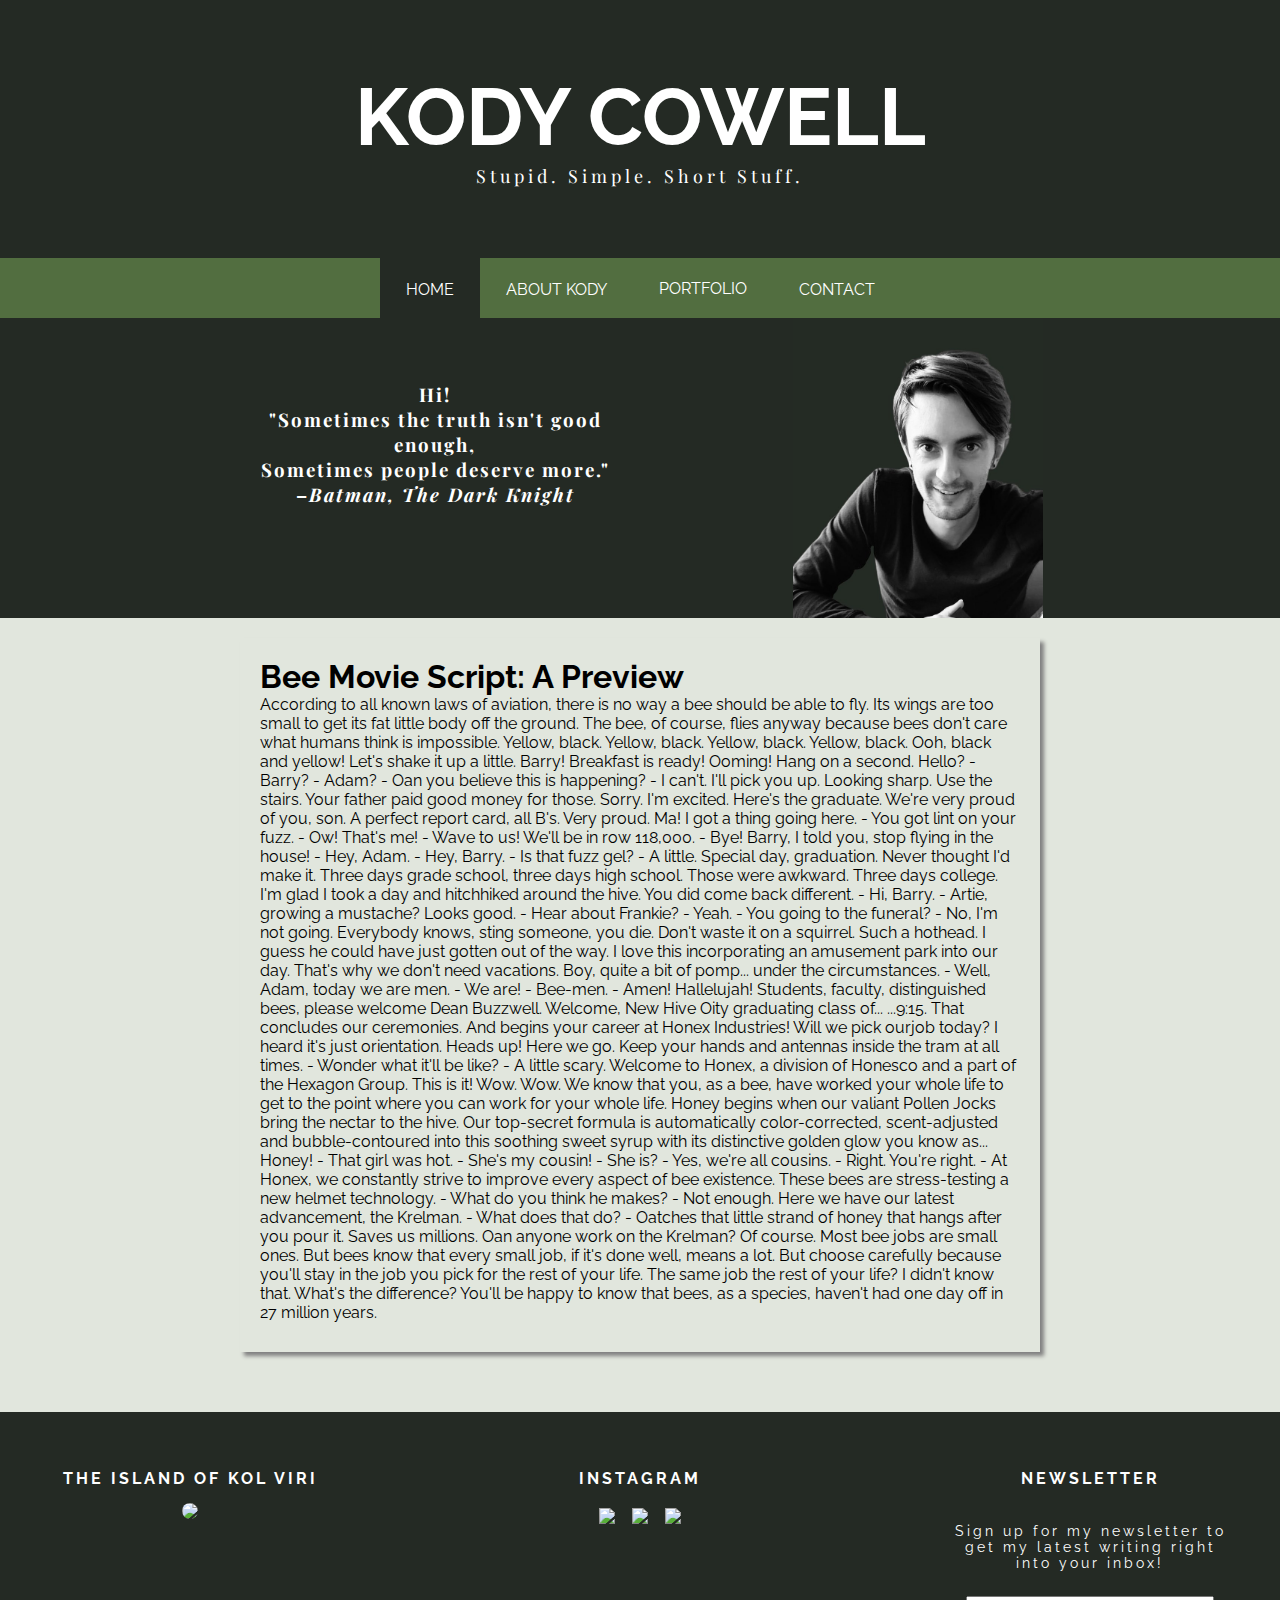
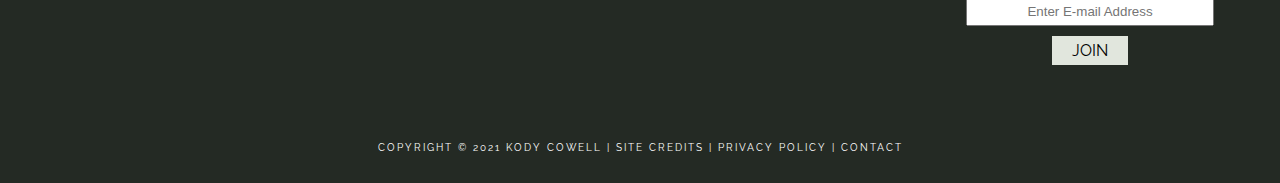
==== index.html @ 834abf30 "//" ====
<!DOCTYPE html>
<html lang="en">
<head>
	<title>Kody Cowell</title>
	<meta charset="utf-8">
	<meta name="viewport" content="width=device-width, initial-scale=1.0">
	<link rel="icon" href="img/k-icon.JPG" >
	<link rel="stylesheet" href="https://cdnjs.cloudflare.com/ajax/libs/font-awesome/4.7.0/css/font-awesome.min.css">
	<link rel="preconnect" href="https://fonts.gstatic.com">
<link href="https://fonts.googleapis.com/css2?family=New+Tegomin&display=swap" rel="stylesheet">
<link href="https://fonts.googleapis.com/css2?family=Playfair+Display&display=swap" rel="stylesheet">
<link href="https://fonts.googleapis.com/css2?family=Raleway&display=swap" rel="stylesheet">
	<link rel="stylesheet" type="text/css" href="layout/kody.css">
</head>
<body>

	<!-- Header Element -->
<div>
	<header class="header">
		<h1><a href="index.html">KODY COWELL</a></h1>
			<p>Stupid. Simple. Short Stuff.</p>
	</header>
</div>
	<!--- ----------------------------------------------- -->
<div class="navbar" id="navbar">
	<div class="navigation">
  <a href="index.html" class="active">Home</a>
  <a href="about-kody.html">about kody</a>
	<div class="dropdown">
	    <a href="portfolio.html" id="dropbtn" class="dropbtn">portfolio</a>
	      
	    </button>
	    <div class="dropdown-content">
	      <a href="portfolio-microfiction.html">Microfiction</a>
	      <a href="portfolio-short-stories.html">Short Stories</a>
	      <a href="portfolio-published-work.html">Published Work</a>
    	</div>
  	</div> 
  <a href="contact.html" >Contact</a>
</div>
</div>

	<!-- Main Element -->
<main>

<div class="home-bar">
	<div class="home-bar-text">
		<h3>Hi!<br>"Sometimes the truth isn't good enough,<br> Sometimes people deserve more."<br>
–<em>Batman, The Dark Knight</em>

 </h3>
	</div>
	<div class="home-bar-img">
		<img src="img/kody-mono.jpg" id="kody-mono">
	</div>
</div>
	<!--Sidebar -->

	<!--------- Content ------------>
<div class="content">
	<div class="article" >
		<h1>Bee Movie Script: A Preview</h1>
		<p>
			According to all known laws of aviation, there is no way a bee should be able to fly. Its wings are too small to get its fat little body off the ground. The bee, of course, flies anyway because bees don't care what humans think is impossible. Yellow, black. Yellow, black. Yellow, black. Yellow, black. Ooh, black and yellow! Let's shake it up a little. Barry! Breakfast is ready! Ooming! Hang on a second. Hello? - Barry? - Adam? - Oan you believe this is happening? - I can't. I'll pick you up. Looking sharp. Use the stairs. Your father paid good money for those. Sorry. I'm excited. Here's the graduate. We're very proud of you, son. A perfect report card, all B's. Very proud. Ma! I got a thing going here. - You got lint on your fuzz. - Ow! That's me! - Wave to us! We'll be in row 118,000. - Bye! Barry, I told you, stop flying in the house! - Hey, Adam. - Hey, Barry. - Is that fuzz gel? - A little. Special day, graduation. Never thought I'd make it. Three days grade school, three days high school. Those were awkward. Three days college. I'm glad I took a day and hitchhiked around the hive. You did come back different. - Hi, Barry. - Artie, growing a mustache? Looks good. - Hear about Frankie? - Yeah. - You going to the funeral? - No, I'm not going. Everybody knows, sting someone, you die. Don't waste it on a squirrel. Such a hothead. I guess he could have just gotten out of the way. I love this incorporating an amusement park into our day. That's why we don't need vacations. Boy, quite a bit of pomp... under the circumstances. - Well, Adam, today we are men. - We are! - Bee-men. - Amen! Hallelujah! Students, faculty, distinguished bees, please welcome Dean Buzzwell. Welcome, New Hive Oity graduating class of... ...9:15. That concludes our ceremonies. And begins your career at Honex Industries! Will we pick ourjob today? I heard it's just orientation. Heads up! Here we go. Keep your hands and antennas inside the tram at all times. - Wonder what it'll be like? - A little scary. Welcome to Honex, a division of Honesco and a part of the Hexagon Group. This is it! Wow. Wow. We know that you, as a bee, have worked your whole life to get to the point where you can work for your whole life. Honey begins when our valiant Pollen Jocks bring the nectar to the hive. Our top-secret formula is automatically color-corrected, scent-adjusted and bubble-contoured into this soothing sweet syrup with its distinctive golden glow you know as... Honey! - That girl was hot. - She's my cousin! - She is? - Yes, we're all cousins. - Right. You're right. - At Honex, we constantly strive to improve every aspect of bee existence. These bees are stress-testing a new helmet technology. - What do you think he makes? - Not enough. Here we have our latest advancement, the Krelman. - What does that do? - Oatches that little strand of honey that hangs after you pour it. Saves us millions. Oan anyone work on the Krelman? Of course. Most bee jobs are small ones. But bees know that every small job, if it's done well, means a lot. But choose carefully because you'll stay in the job you pick for the rest of your life. The same job the rest of your life? I didn't know that. What's the difference? You'll be happy to know that bees, as a species, haven't had one day off in 27 million years.
		</p>
	</div>
</div>

<input type="image" src="img/back-to-top.png" width="45" height="45" alt="back-to-top" id="back-to-top" class="back-to-top" onclick="topFunction()" />  


<div class="footer-widgets">
		<div class="wrap">
			<div class="footer-widget-1">
				<h4 class="widget-title">THE ISLAND OF KOL VIRI</h4>
				<p>
					<a href="https://thesixtribes.blogspot.com" target="blank"><img id="widget-icon" src="img/six-tribes.jpeg" ></a>
				</p>
			</div>

			<div class="footer-widget-2">
				<h4 class="widget-title">INSTAGRAM</h4>
				<div class="widget-images">
					<div class="insta-pic">
						<a href="https://www.instagram.com/p/CLuhFMjBJE3/?igshid=bbefb8ykg4li" target="blank"><img id="picture" src="https://scontent-amt2-1.cdninstagram.com/v/t51.2885-15/e35/s1080x1080/153089223_249399296788393_7107474968008332931_n.jpg?tp=1&amp;_nc_ht=scontent-amt2-1.cdninstagram.com&amp;_nc_cat=101&amp;_nc_ohc=bFneDNuPi3oAX9F1mN2&amp;edm=AABBvjUAAAAA&amp;ccb=7-4&amp;oh=70a73e93604d042daadd72fa2ccfb1d2&amp;oe=609DCF3E&amp;_nc_sid=83d603"></a>
					</div>
					<div class="insta-pic">
						<a href="https://www.instagram.com/p/CLZz4OmhOHC/" target="blank"><img id="picture" src="https://scontent-amt2-1.cdninstagram.com/v/t51.2885-15/e35/150633962_1832348787146833_5923864472317503566_n.jpg?tp=1&amp;_nc_ht=scontent-amt2-1.cdninstagram.com&amp;_nc_cat=101&amp;_nc_ohc=h8-UCfn9qmAAX-2yaI8&amp;edm=AABBvjUAAAAA&amp;ccb=7-4&amp;oh=6f2d29874e207fae768e8b93309d9865&amp;oe=609D9595&amp;_nc_sid=83d603">
							
						</a>
						
					</div>
					<div class="insta-pic">
						<a href="https://www.instagram.com/p/CJt40v_hmbW/" target="blank"><img id="picture" src="https://scontent-ams4-1.cdninstagram.com/v/t51.2885-15/e35/s1080x1080/136140134_867064200760243_3962149371081290311_n.jpg?tp=1&amp;_nc_ht=scontent-ams4-1.cdninstagram.com&amp;_nc_cat=107&amp;_nc_ohc=y1EXqqMMeFcAX-wBBD9&amp;edm=AP_V10EAAAAA&amp;ccb=7-4&amp;oh=d2094b92c1c3aa81f8616e200d456402&amp;oe=609B01E0&amp;_nc_sid=4f375e" ></a>
					</div>
				</div>
			</div>
			
			<div class="footer-widget-3">
				<h4 class="widget-title">NEWSLETTER</h4>
				<div class="newsletter">
					<p>Sign up for my newsletter to get my latest writing right into your inbox!</p>
					<form action="https://formsubmit.co/6f7d9b978b827042ce663ae27e607d79" method="POST"/>
						<input type="email" name="mail" placeholder="Enter E-mail Address" required>
						<input type="submit" value="join" name="subscribe">
						<input type="hidden" name="_captcha" value="false">
						<input type="hidden" name="_next" value="https://ninnua.github.io/kody-cowell/joined.html">
					</form>
				</div>
				
			</div>
		</div>
	</div>
</main>

	<!-- Footer Element -->
<footer>
	<div class="footer-text">
		<p>copyright &#169; 2021 
			<a href="index.html">kody cowell</a> |
			<a href="#">site credits</a> |
			<a href="#">privacy policy</a> |
			<a href="contact.html">contact</a>
		</p>
	</div>
</footer>


<script type="text/javascript" src="layout/kody.js"></script>
</body>
</html>
---- layout/kody.css ----
* {
  margin: 0;
  padding: 0;
  box-sizing: border-box;
}

html {
	background-color: #e1e6dd;
  scroll-behavior: smooth;
}

body {
  margin: 0;
  font-family: 'Raleway', Arial, Helvetica, sans-serif;
  
}

 
h1, h2, {
  font-family: 'Raleway', sans-serif;
  text-transform: uppercase; ;
  letter-spacing: 3px;
  margin: 0 auto 5px auto;

}

h3 {
  font-family: 'Playfair Display', serif;
  letter-spacing: 2px;
}

h5 {
  font-family: 'Playfair Display', serif;
  color: #333;
  margin: 0 auto 20px auto;
  letter-spacing: 2px;
  font-size: 16px;
}
/* ##################################### HEADER ########################### */
.header {
  padding: 70px;
  width: 100%;
  text-align: center;
  background: #242a24;
  color: white;
  position: relative;
  z-index: 20;
  overflow: hidden;

}

.header h1 {
  font-size: 80px;
  font-family: 'Raleway', sans-serif;
  margin: 0 auto;
  text-transform: uppercase;
  text-align: center;
 }

header a {
  color: white;
  text-decoration: none;
}

header p {
  font-family: 'Playfair Display', serif;
  letter-spacing: 4px;
  margin: 0 auto;
  text-align: center;
  font-size: 18px;
}

/* ##################################### NAV BAR ########################### */
.navbar{
  width: 100%;
  background-color: #526e40;
  max-height: 60px;
  height: auto;
  text-align: center;
  margin: 0 auto;
  
}

.navigation {
  overflow: hidden;
  display: inline-block;
  background-color: #526e40;
  max-height: 60px;
} 

.navbar a, .navbar p {
  float: left;
  font-size: 16px;
  color: white;
  padding: 22px 26px;
  text-decoration: none;
  text-transform: uppercase;

}

.navbar p{
  cursor: default;
}
.active {
  background-color: #242a24;
}
.sticky {
  position: fixed;
  top: 0;
 }


/* ##################################DROPDOWN#########################*/
/* Dropdown Button */


.dropdown {
  float: left;
  overflow: hidden;
}


.dropdown .dropbtn {
  font-size: 16px;  
  border: none;
  outline: none;
  color: white;
  padding: 20.5px 26px;
  background-color: inherit;
  font-family: inherit;
  margin: 0;
}

.navbar a:hover, .dropdown:hover .dropbtn {
  background-color: #e1e6dd;
  color: black;
}

.dropdown-content {
  display: none;
  position: absolute;
  background-color: #526e40;
  margin: 60px auto;
  min-width: 160px;
  box-shadow: 0px 8px 16px 0px rgba(0,0,0,0.2);
  z-index: 1;
}

.dropdown-content a {
  float: none;
  color: white;
  padding: 18px 25px;
  text-decoration: none;
  display: block;
  text-align: left;
}

.dropdown-content a:hover {
  background-color: #e1e6dd;
color: black;
}

.dropdown:hover .dropdown-content {
  display: block;
}

 @media screen and (max-width: 850px) {
.navbar a{
  font-size: 14px;
  padding: 22px 10px;
  width: 25%;

}
.dropdown {
  width: 25%;
}
#dropbtn{
  width: 100%;
}
.dropdown-content{
  width: 25%;
}

.dropdown-content a{
  width: 100%;
}
.navbar a:hover{
  background-color: #526e40;
}
.navbar a:hover, .dropdown:hover .dropbtn {
  background-color: #e1e6dd;
  }
.navigation {
  width: 95%;
  margin: 0 auto;
}
.dropdown .dropbtn{
  padding: 22px 10px;
  font-size: 14px;
}
}


/* ################################### HOME BAR ##################################### */
.home-bar {
  background-color: #242a24;
  display: block;
  width: 100%;
  height: 300px;
  overflow: hidden;
  box-sizing: content-box !important;
  padding: 20px auto;
  text-align: right;
}
.home-bar-text {
  display: inline-block;
  float: left;
  width: 50%;
  text-align: center;
  color: white;
  padding-top: 5%;
  padding-left: 18%;
}

.home-bar-text h2{
  font-family: 'Playfair Display', serif;
  text-transform: none;
}

.home-bar-img {
  width: 50%;
  height: auto;
  display: inline-block;
  padding-right: 18.5%;
  
}
#kody-mono {
  width: 100%;
  max-width:250px;

}

/* ##################################### MAIN ELEMENTS ########################### */

.article {
  background-color: #e1e6dd;
  max-width: 800px;
  width: 100%;
  margin: 20px auto 60px auto;
  padding: 20px;
  opacity: 60;
  box-shadow:  4px 4px 4px gray;
  overflow: hidden;
}

.article-form {
   background-color: #e1e6dd;
  max-width: 800px;
  margin: 50px auto;
  padding: 20px;
  opacity: 60;
   overflow: hidden;
}

.article-form p {
  font-family: 'Playfair Display', serif;
  font-size: 16px;
  letter-spacing: 2px;
  margin: 20px auto;
}

.article-form p a{
  text-decoration: none;
  color: black;
}

.article-form p a:hover{
  color: #526e40;
  font-weight: bold;
}

.intro {
  background-color: #e1e6dd;
  max-width: 800px;
  width: 100%;
  margin: 50px auto 20px auto;
  padding: 20px;
  opacity: 60;
  font-family: 'Raleway', sans-serif;
  
}

.intro p {
  font-family: 'Playfair Display', serif;
  letter-spacing: 2px;
  padding-bottom: 10px;
}

.intro p a{
  text-decoration: none;
  color: black;
}

.intro p a:hover{
  color: #526e40;
  font-weight: bold;
}

.articletitle {
  font-family: 'Raleway', sans-serif;
  margin:;
}
.article h5{
  font-family: 'Playfair Display', serif;
  font-size: 16px;
  letter-spacing: 2px;
  

}

.article h5 a{
  font-family: 'Playfair Display', serif;
  font-size: 16px;
  letter-spacing: 2px;
  text-decoration: none;
  color: #333;
}

.article p {
  font-family: 'Raleway', sans-serif;
  font-size: 16px;
  padding-bottom: 10px;
}

.article p a{
  text-decoration: none;
  color: #526e40;
}

.article h5 a:hover{
 font-weight: lighter;
 color: #526e40;
 
}
.article p a:hover{
 font-weight: bolder;
 color: #526e40;
 }

#about-text {
  display: block;
  width: 50%;
  float: right;
  padding: 30px 20px;
  font-size: 14px;
}



#about-img {
  display: block;
  height: auto;
  max-width: 380px;
  width: 100%;
  float: left;
  padding-top: 20px;
}


.about-content{
  background-color: #e1e6dd;
  max-width: 800px;
  width: 100%;
  overflow: hidden;
}
@media screen and (max-width: 850px) {
  #about-text{
    float: center;
    margin: 0 auto;
    width: 100%
    
  }
  #about-img{
    float: left;
    margin-left: 25%;
    margin-right: auto;
    width: 50%;
    text-align: center;
  }
  .about-content{
    margin: 0 auto;
    text-align: center;
  }
}

/*########################### CONTACT FORM ###################################*/
.contact-form{
text-align: center;
font-family: 'Raleway', sans-serif;
font-size: 16px;
margin-top: 40px;
}

.contact-form input {
  padding: 10px;
  width: 80%;
  margin: 5px auto;
  display: block;
  font-family: 'Raleway', sans-serif;
  font-size: 16px;
}
.contact-form textarea {
  padding: 10px;
  width: 80%;
  margin: 10px auto;
  font-family: 'Raleway', sans-serif;
  font-size: 16px;

}
.contact-form input[type=submit]{
  background-color: #526e40;
  color: white;
  border: none;
  padding: 10px 20px;
  margin: 5px auto;
 text-transform: uppercase;
  font-family: 'Raleway', serif;
  font-size: 16px;
}

.contact-form input[type=submit]:hover{
  cursor: pointer;
}
/* ##################################### FOOTER WIDGETS ########################### */
.footer-widgets {
  display: block;
  box-sizing: border-box;
  background-color: #242a24;
  color: white;
  clear: both;
  padding: 40px 0px 0px;
  height: 300px;
  max-width: 100%;
  margin:0 auto;
  text-align: center;
  letter-spacing: 3px;
}
.wrap {
  max-width: 1200px;
  margin: 0 auto;
  text-align: center;
  float: center;
}

.footer-widget-1{
  float: left;
  padding: 1% ;
  width: 25%;
  text-align: center;
}

.footer-widget-2{
  float: left;
  padding: 1%;
  width: 50%;
  text-align: center;
}

.footer-widget-3 {
  float: left;
  padding: 1%;
  width:  25%;
  text-align: center;
}

.widget-title {
  padding: 5px;
  margin-bottom: 10px;
  font-family: 'Raleway', sans-serif;
}

#widget-icon {
  height: auto;
  max-width: 160px;
  width: 100%;
  border-radius: 80px;

}

.insta-pic {
  display: inline-block;
 }

#picture {
  height: auto;
  max-width: 160px;
  width: 100%;
  display: block;
  padding: 5px;
}

.widget-images {
  float: center;
  display: block;
}

.newsletter p {
  font-family: 'Raleway', sans-serif;
  font-size: 14px;
  margin-bottom: 20px;
  margin-top: 20px;
  padding-top: 10px;
}

.newsletter input[type=email] {
margin: 5px;
height: 30px;
width: 90%;
text-align: center;
}

.newsletter input[type=submit] {
  background-color: #e1e6dd;
  color: black;
  border: none;
  padding: 5px 20px;
  margin: 5px;
  text-transform: uppercase;
  font-family: 'Raleway', serif;
  font-size: 16px;
}

.newsletter input[type=submit]:hover {
  cursor: pointer;
}

@media screen and (max-width: 850px) {
  .footer-widget-1{
    width: 100%;
  }
  .footer-widget-2{
    width: 100%;
  }
  .footer-widget-3{
    width: 100%;
  }
  .footer-widgets{
    height: 900px;
  }
  .widget-title {
    padding-top: 30px;
  }
}
/* ##################################### FOOTER ########################### */
footer {
  background-color: #242a24;
  padding: 30px;
  color: white;
  font-family: 'Raleway', sans-serif;
  position: relative;
  bottom: 0;
}

.footer-text {
  text-align: center;
  text-transform: uppercase;
  font-size: 10px;
  letter-spacing: 2px;
 }

 .footer-text a{
  text-decoration: none;
  color: white;
 }

.footer-text a:hover {
  color: #526e40;
}

/* ################################# FONTAWESOME ICON ########################### */
.fa {
  padding: 5px;
  font-size: 15px;
  text-align: center;
  text-decoration: none;
  color: white
}

/* Add a hover effect if you want */
.fa:hover {
  opacity: 0.7;
  color: #526e40;
}

/* Page content */



/* ####################### Back to top button ############################## */
#back-to-top {
  display: none; /* Hidden by default */
  position: fixed; /* Fixed/sticky position */
  bottom: 60px; /* Place the button at the bottom of the page */
  right: 60px; /* Place the button 30px from the right */
  z-index: 99; /* Make sure it does not overlap */
  border: none; /* Remove borders */
  outline: none; /* Remove outline */
  background-color: /* Set a background color */
  color: white; /* Text color */
  cursor: pointer; /* Add a mouse pointer on hover */
  padding:0; /* Some padding */
  border-radius: 10px; /* Rounded corners */
  font-size: 18px; /* Increase font size */
}

/* ############################## Close button #################################3 */
.thank-you {
  text-align: center;
  background-color: #e1e6dd;
  max-width: 800px;
  margin: 50px auto;
  padding: 20px;
  opacity: 60;
  box-shadow: 0px 0px 12px 8px rgba(0,0,0,0.28);
}

.close-button {
  box-sizing: border-box;
  height: 20px;
  background-color: green;
  width: 50px;
  margin: 20px auto;
  text-align: center;
}

.close {
  background-color: white;
  padding: 10px;
  border-radius: 10px;
}

.close-button a{
  text-decoration: none;
}

.close-button a:hover{
  cursor: pointer;
}
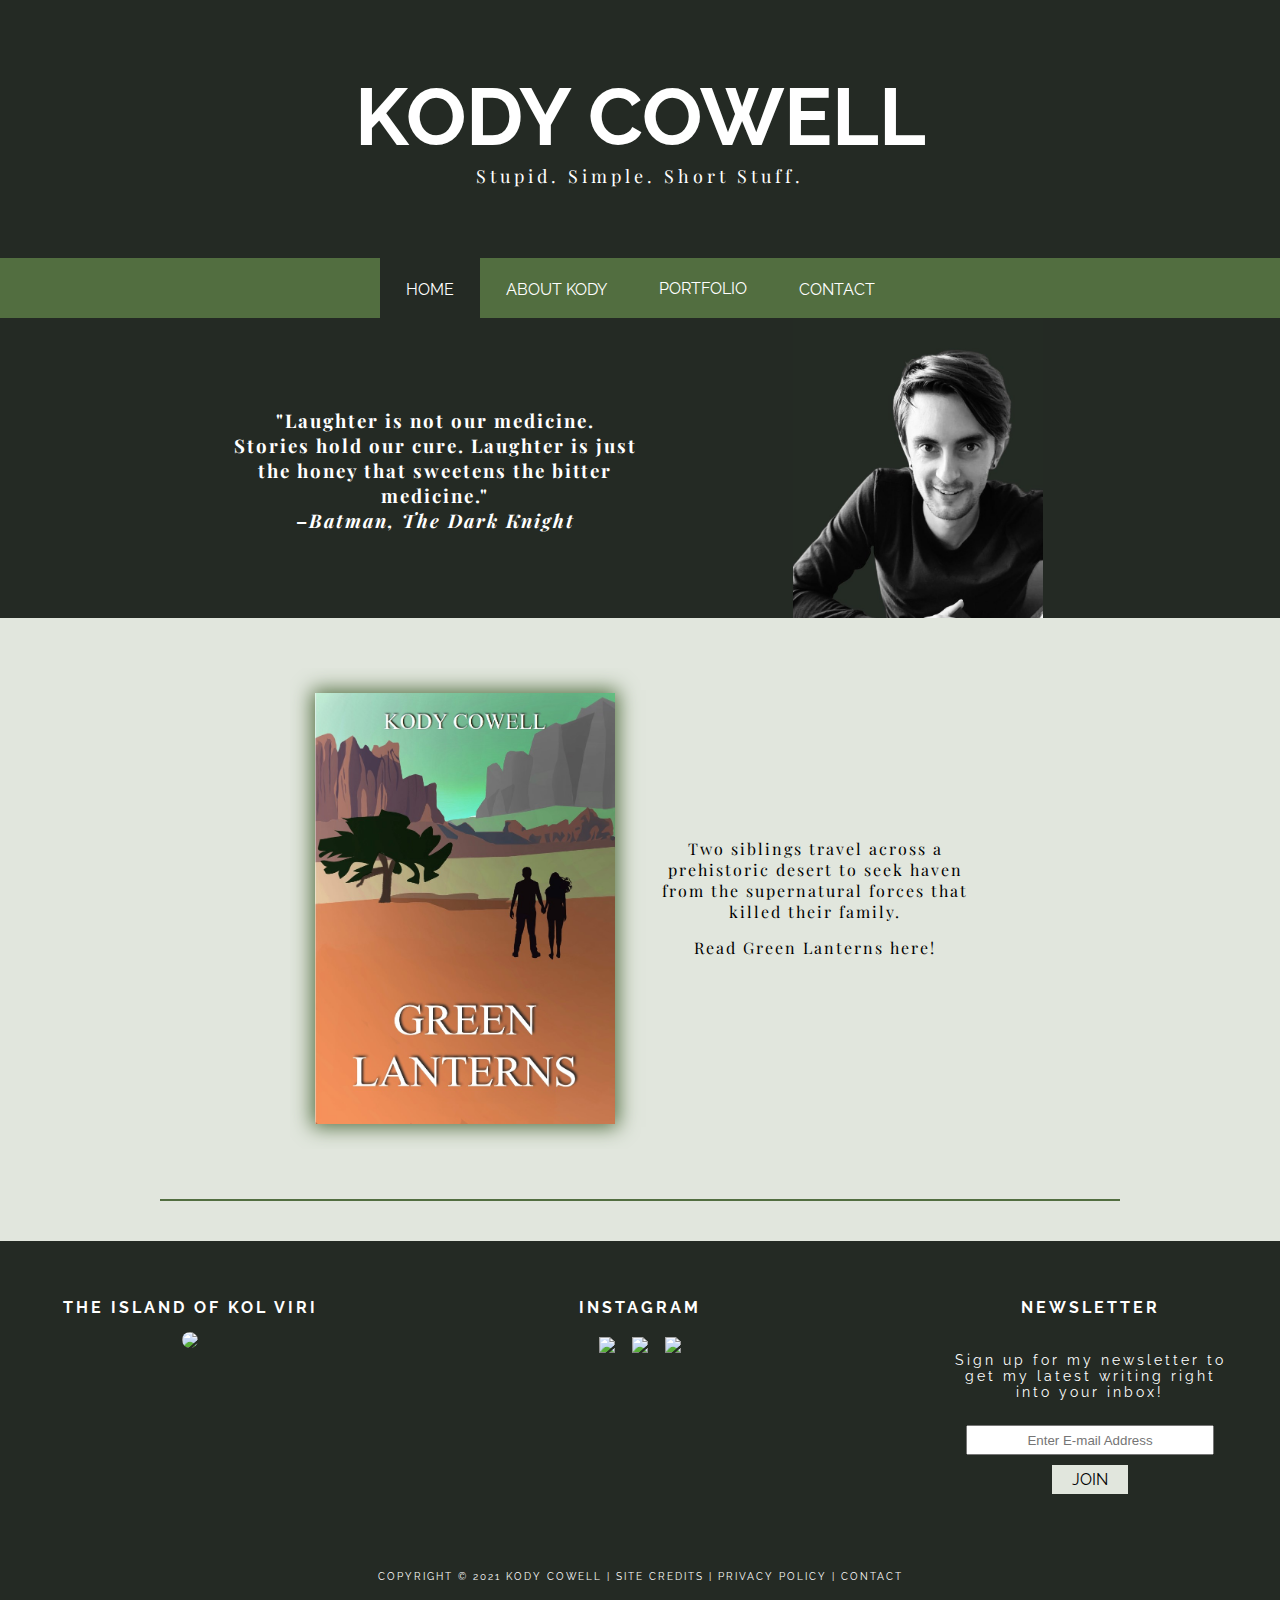
==== commit dd35d7fa: "--" ====
--- a/index.html
+++ b/index.html
@@ -25,7 +25,7 @@
 <div class="navbar" id="navbar">
 	<div class="navigation">
   <a href="index.html" class="active">Home</a>
-  <a href="about-kody.html">about kody</a>
+  <a href="about-kody.html" id="about-kody">about kody</a>
 	<div class="dropdown">
 	    <a href="portfolio.html" id="dropbtn" class="dropbtn">portfolio</a>
 	      
@@ -45,7 +45,7 @@
 
 <div class="home-bar">
 	<div class="home-bar-text">
-		<h3>Hi!<br>"Sometimes the truth isn't good enough,<br> Sometimes people deserve more."<br>
+		<h3>"Laughter is not our medicine.<br> Stories hold our cure. Laughter is just the honey that sweetens the bitter medicine."<br>
 –<em>Batman, The Dark Knight</em>
 
  </h3>
@@ -58,12 +58,14 @@
 
 	<!--------- Content ------------>
 <div class="content">
-	<div class="article" >
-		<h1>Bee Movie Script: A Preview</h1>
-		<p>
-			According to all known laws of aviation, there is no way a bee should be able to fly. Its wings are too small to get its fat little body off the ground. The bee, of course, flies anyway because bees don't care what humans think is impossible. Yellow, black. Yellow, black. Yellow, black. Yellow, black. Ooh, black and yellow! Let's shake it up a little. Barry! Breakfast is ready! Ooming! Hang on a second. Hello? - Barry? - Adam? - Oan you believe this is happening? - I can't. I'll pick you up. Looking sharp. Use the stairs. Your father paid good money for those. Sorry. I'm excited. Here's the graduate. We're very proud of you, son. A perfect report card, all B's. Very proud. Ma! I got a thing going here. - You got lint on your fuzz. - Ow! That's me! - Wave to us! We'll be in row 118,000. - Bye! Barry, I told you, stop flying in the house! - Hey, Adam. - Hey, Barry. - Is that fuzz gel? - A little. Special day, graduation. Never thought I'd make it. Three days grade school, three days high school. Those were awkward. Three days college. I'm glad I took a day and hitchhiked around the hive. You did come back different. - Hi, Barry. - Artie, growing a mustache? Looks good. - Hear about Frankie? - Yeah. - You going to the funeral? - No, I'm not going. Everybody knows, sting someone, you die. Don't waste it on a squirrel. Such a hothead. I guess he could have just gotten out of the way. I love this incorporating an amusement park into our day. That's why we don't need vacations. Boy, quite a bit of pomp... under the circumstances. - Well, Adam, today we are men. - We are! - Bee-men. - Amen! Hallelujah! Students, faculty, distinguished bees, please welcome Dean Buzzwell. Welcome, New Hive Oity graduating class of... ...9:15. That concludes our ceremonies. And begins your career at Honex Industries! Will we pick ourjob today? I heard it's just orientation. Heads up! Here we go. Keep your hands and antennas inside the tram at all times. - Wonder what it'll be like? - A little scary. Welcome to Honex, a division of Honesco and a part of the Hexagon Group. This is it! Wow. Wow. We know that you, as a bee, have worked your whole life to get to the point where you can work for your whole life. Honey begins when our valiant Pollen Jocks bring the nectar to the hive. Our top-secret formula is automatically color-corrected, scent-adjusted and bubble-contoured into this soothing sweet syrup with its distinctive golden glow you know as... Honey! - That girl was hot. - She's my cousin! - She is? - Yes, we're all cousins. - Right. You're right. - At Honex, we constantly strive to improve every aspect of bee existence. These bees are stress-testing a new helmet technology. - What do you think he makes? - Not enough. Here we have our latest advancement, the Krelman. - What does that do? - Oatches that little strand of honey that hangs after you pour it. Saves us millions. Oan anyone work on the Krelman? Of course. Most bee jobs are small ones. But bees know that every small job, if it's done well, means a lot. But choose carefully because you'll stay in the job you pick for the rest of your life. The same job the rest of your life? I didn't know that. What's the difference? You'll be happy to know that bees, as a species, haven't had one day off in 27 million years.
-		</p>
+	<div class="book" >
+		<img id="book-cover" src="img/green-lanterns-1.jpg">
+		<div class="book-text">
+			<p>Two siblings travel across a prehistoric desert to seek haven from the supernatural forces that killed their family.</p>
+			<p><a href="portfolio-short-stories-green-lanterns.html">Read Green Lanterns here!</a></p>
+		</div>
 	</div>
+	<hr>
 </div>
 
 <input type="image" src="img/back-to-top.png" width="45" height="45" alt="back-to-top" id="back-to-top" class="back-to-top" onclick="topFunction()" />  
--- a/layout/kody.css
+++ b/layout/kody.css
@@ -18,7 +18,7 @@
  
 h1, h2, {
   font-family: 'Raleway', sans-serif;
-  text-transform: uppercase; ;
+  text-transform: uppercase;
   letter-spacing: 3px;
   margin: 0 auto 5px auto;
 
@@ -36,6 +36,33 @@
   letter-spacing: 2px;
   font-size: 16px;
 }
+
+hr {
+  margin: 30px auto 40px auto;
+  width: 75%;
+  color: #526e40;
+  background-color: #526e40;
+  height: 2px;
+  border: none;
+}
+
+li {
+  list-style-type: none;
+}
+.list {
+  font-family: 'Playfair Display', serif;
+  letter-spacing: 2px;
+}
+
+.list a{
+  color: #333;
+  text-decoration: none;
+}
+.list a:hover{
+  color: #526e40;
+  font-weight: bold;
+}
+
 /* ##################################### HEADER ########################### */
 .header {
   padding: 70px;
@@ -46,6 +73,7 @@
   position: relative;
   z-index: 20;
   overflow: hidden;
+  text-align: center;
 
 }
 
@@ -69,6 +97,16 @@
   text-align: center;
   font-size: 18px;
 }
+ @media screen and (max-width: 850px) {
+ .header h1 {
+    font-size: 75px;
+  }
+ }
+  @media screen and (max-width: 520px) {
+ .header h1 {
+    font-size: 70px;
+  }
+ }
 
 /* ##################################### NAV BAR ########################### */
 .navbar{
@@ -95,7 +133,7 @@
   padding: 22px 26px;
   text-decoration: none;
   text-transform: uppercase;
-
+  text-align: center;
 }
 
 .navbar p{
@@ -163,7 +201,41 @@
 .dropdown:hover .dropdown-content {
   display: block;
 }
-
+@media screen and (max-width: 850px) {
+.navbar a{
+  font-size: 14px;
+  padding: 22px 10px;
+  width: 25%;
+  }
+.dropdown {
+  width: 25%;
+}
+#dropbtn{
+  width: 100%;
+}
+.dropdown-content{
+  width: 25%;
+}
+
+.dropdown-content a{
+  width: 100%;
+}
+.navbar a:hover{
+  background-color: #526e40;
+}
+.navbar a:hover, .dropdown:hover .dropbtn {
+  background-color: #e1e6dd;
+  }
+.navigation {
+  width: 95%;
+  margin: 0 auto;
+}
+.dropdown .dropbtn{
+  padding: 22px 10px;
+  font-size: 14px;
+}
+
+}
  @media screen and (max-width: 850px) {
 .navbar a{
   font-size: 14px;
@@ -199,8 +271,20 @@
   font-size: 14px;
 }
 }
-
-
+@media screen and (max-width: 520px){
+  .navbar a{
+    font-size: 12px;
+    padding: 24px 12px;
+  }
+  .dropdown .dropbtn{
+    font-size: 12px;
+    padding: 24px 12px;
+  }
+  #about-kody{
+    text-align: center;
+    padding: 24px 0;
+  }
+}
 /* ################################### HOME BAR ##################################### */
 .home-bar {
   background-color: #242a24;
@@ -218,14 +302,15 @@
   width: 50%;
   text-align: center;
   color: white;
-  padding-top: 5%;
+  padding-top: 7%;
   padding-left: 18%;
-}
-
-.home-bar-text h2{
+
+}
+
+.home-bar-text h3{
   font-family: 'Playfair Display', serif;
   text-transform: none;
-}
+  }
 
 .home-bar-img {
   width: 50%;
@@ -235,9 +320,35 @@
   
 }
 #kody-mono {
-  width: 100%;
-  max-width:250px;
-
+  width: 250px;
+
+}
+
+@media screen and (max-width: 850px) {
+.home-bar-text{
+  padding-left: 2%;
+  padding-top: 10%;
+  
+  }
+.home-bar-text h3{
+  font-size: 16px;
+}
+}
+
+@media screen and (max-width: 520px){
+  .home-bar-text h3{
+    font-size: 12px;
+  }
+  .home-bar-text{
+    padding-top: 20%;
+  }
+}
+
+/* ##################################### HOME WRAP ################################*/
+.wrap {
+  width: 100%;
+  max-width: 1200px;
+  height: 500px;
 }
 
 /* ##################################### MAIN ELEMENTS ########################### */
@@ -290,6 +401,10 @@
   
 }
 
+.intro h1{
+  text-transform: uppercase;
+}
+
 .intro p {
   font-family: 'Playfair Display', serif;
   letter-spacing: 2px;
@@ -347,6 +462,10 @@
  color: #526e40;
  }
 
+ .article-form h1{
+  text-transform: uppercase;
+ }
+
 #about-text {
   display: block;
   width: 50%;
@@ -373,6 +492,46 @@
   width: 100%;
   overflow: hidden;
 }
+
+.book {
+  max-width: 700px;
+  width: 100%;
+  height: auto;
+  margin: 50px auto;
+  overflow: hidden;
+}
+
+#book-cover {
+ max-width: 300px;
+ width: 50%;
+ display: block;
+ float: left;
+ margin:25px;
+ box-shadow: 0px 0px 19px 3px rgba(82,110,64,1); 
+}
+.book-text{
+  display: block;
+  width: 50%;
+  float: left;
+  text-align: center;
+  font-family: 'Playfair Display', serif;
+  letter-spacing: 2px;
+  padding: 170px 20px;
+}
+
+.book-text p{
+  padding-bottom: 15px;
+}
+
+.book-text a{
+  text-decoration: none;
+  color: black;
+}
+.book-text a:hover{
+  color: #526e40;
+  font-weight: bold;
+}
+
 @media screen and (max-width: 850px) {
   #about-text{
     float: center;
@@ -504,6 +663,9 @@
   display: block;
 }
 
+.newsletter{
+  text-align: center;
+}
 .newsletter p {
   font-family: 'Raleway', sans-serif;
   font-size: 14px;
@@ -521,10 +683,11 @@
 
 .newsletter input[type=submit] {
   background-color: #e1e6dd;
+  display: block;
   color: black;
   border: none;
   padding: 5px 20px;
-  margin: 5px;
+  margin: 5px auto;
   text-transform: uppercase;
   font-family: 'Raleway', serif;
   font-size: 16px;
@@ -549,6 +712,22 @@
   }
   .widget-title {
     padding-top: 30px;
+  }
+  .newsletter p{
+    width: 30%;
+    margin: 5px auto 15px;
+  }
+  .newsletter input[type=email] {
+    width: 50%;
+  }
+}
+
+@media screen and (max-width: 520px) {
+  .newsletter p{
+    width: 90%;
+  }
+  .newsletter input[type=email]{
+    width: 75%;
   }
 }
 /* ##################################### FOOTER ########################### */
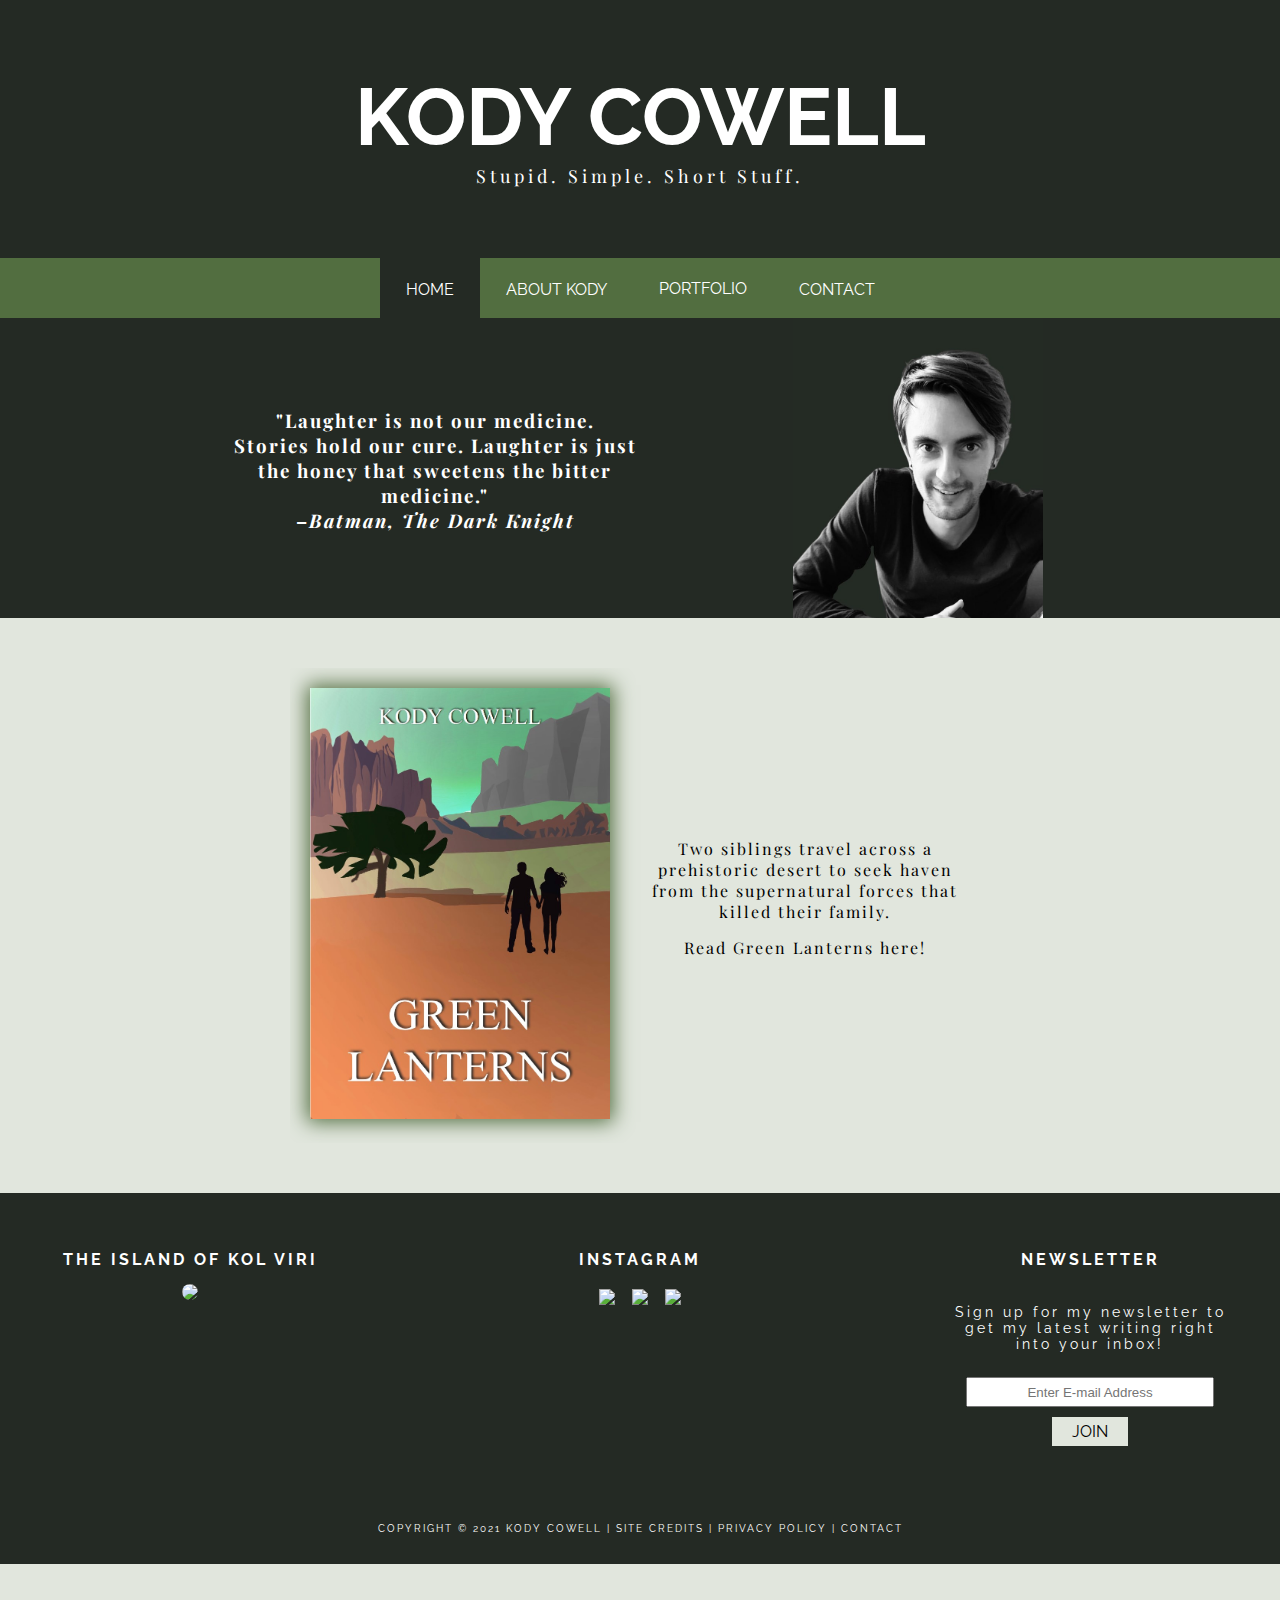
==== commit 5c26bda0: "Update index.html" ====
--- a/index.html
+++ b/index.html
@@ -65,7 +65,7 @@
 			<p><a href="portfolio-short-stories-green-lanterns.html">Read Green Lanterns here!</a></p>
 		</div>
 	</div>
-	<hr>
+	<!-- <hr> -->
 </div>
 
 <input type="image" src="img/back-to-top.png" width="45" height="45" alt="back-to-top" id="back-to-top" class="back-to-top" onclick="topFunction()" />  
--- a/layout/kody.css
+++ b/layout/kody.css
@@ -506,7 +506,7 @@
  width: 50%;
  display: block;
  float: left;
- margin:25px;
+ margin:20px;
  box-shadow: 0px 0px 19px 3px rgba(82,110,64,1); 
 }
 .book-text{
@@ -549,6 +549,16 @@
   .about-content{
     margin: 0 auto;
     text-align: center;
+  }
+}
+
+@media screen and (max-width: 750px){
+  .book-text{
+    font-size: 14px;
+    padding: 65px 15px;
+  }
+  #book-cover{
+    width: 40%;
   }
 }
 
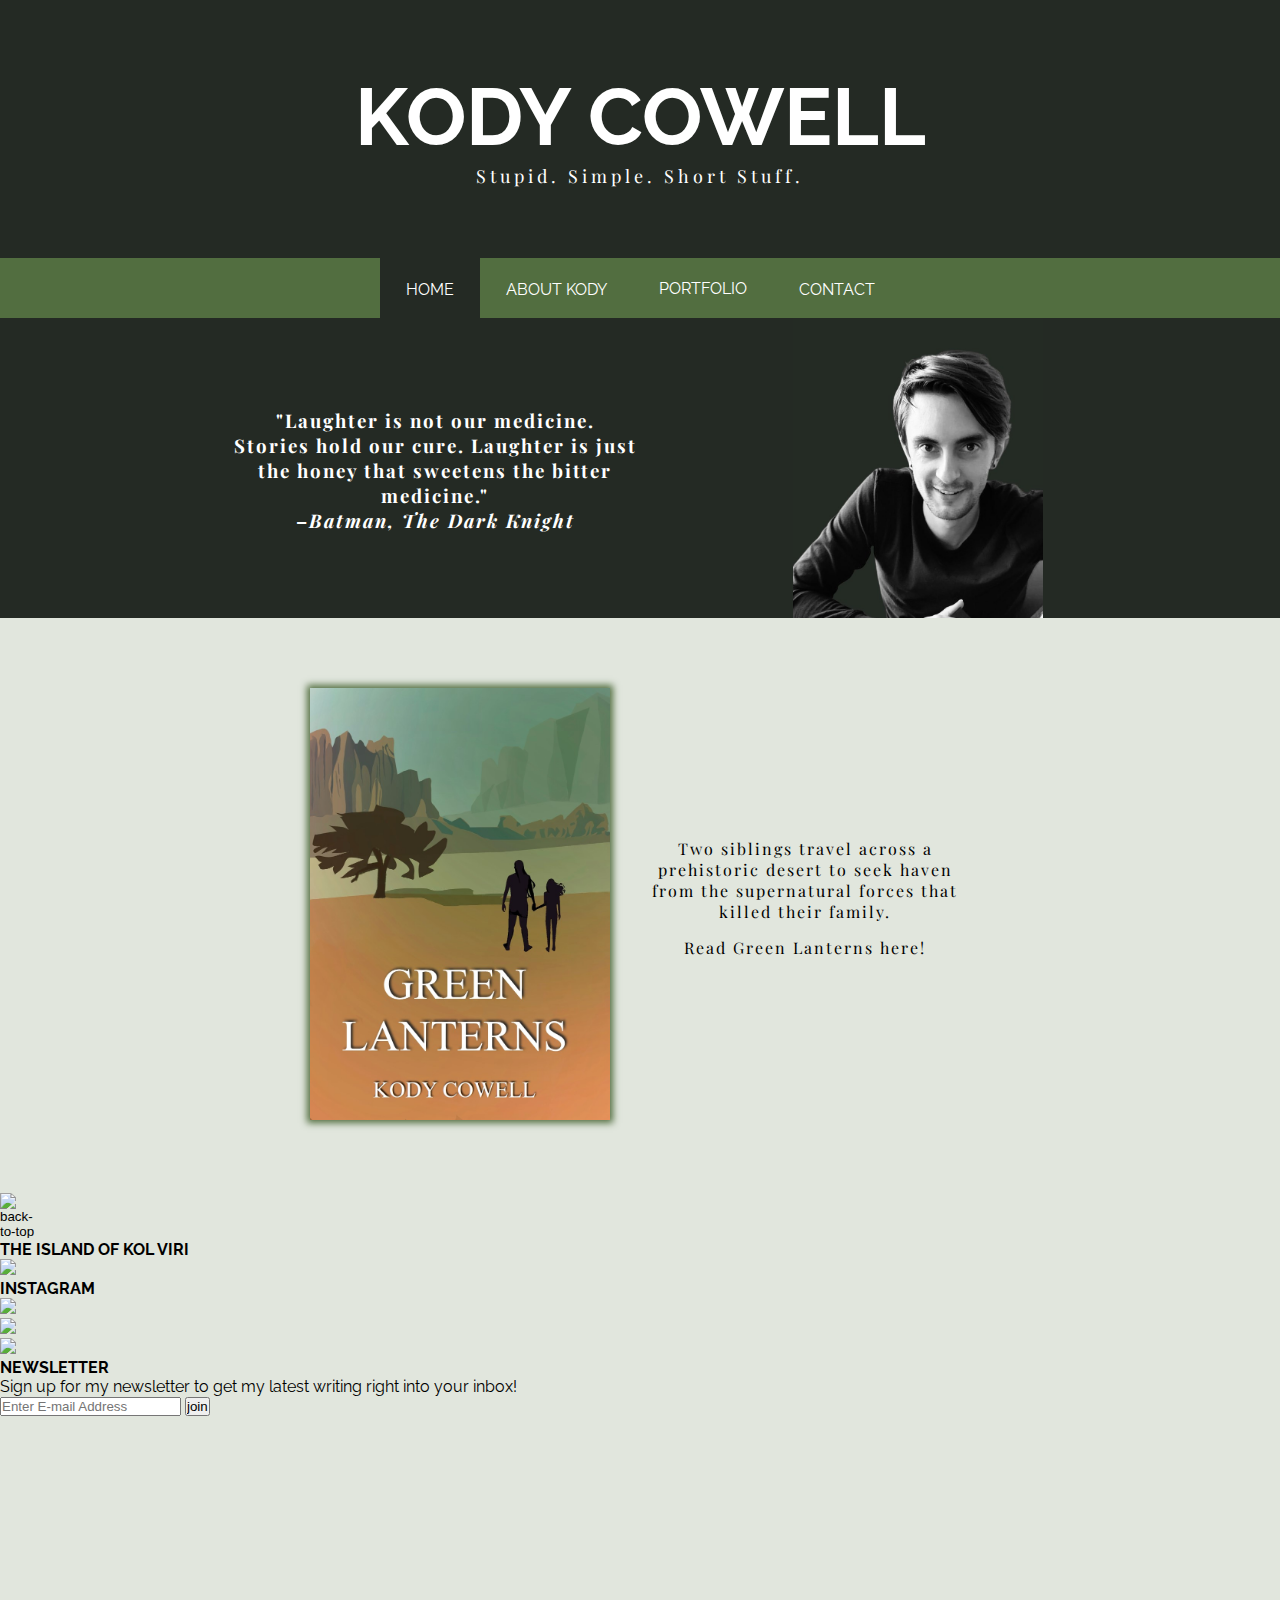
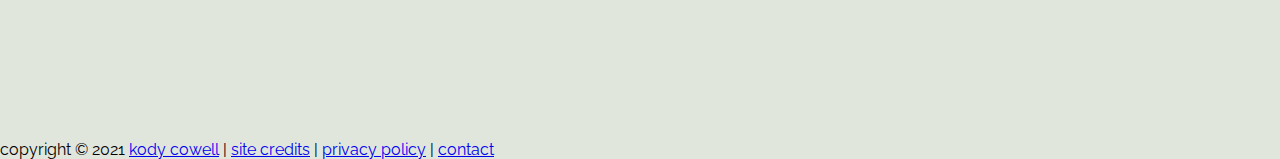
==== commit b2941136: "--" ====
--- a/index.html
+++ b/index.html
@@ -59,7 +59,7 @@
 	<!--------- Content ------------>
 <div class="content">
 	<div class="book" >
-		<img id="book-cover" src="img/green-lanterns-1.jpg">
+		<img id="book-cover" src="img/green-lanterns-3.jpg">
 		<div class="book-text">
 			<p>Two siblings travel across a prehistoric desert to seek haven from the supernatural forces that killed their family.</p>
 			<p><a href="portfolio-short-stories-green-lanterns.html">Read Green Lanterns here!</a></p>
--- a/layout/kody.css
+++ b/layout/kody.css
@@ -507,7 +507,7 @@
  display: block;
  float: left;
  margin:20px;
- box-shadow: 0px 0px 19px 3px rgba(82,110,64,1); 
+ box-shadow: 0px 0px 7px 3px rgba(82,110,64,1); 
 }
 .book-text{
   display: block;
@@ -555,12 +555,18 @@
 @media screen and (max-width: 750px){
   .book-text{
     font-size: 14px;
-    padding: 65px 15px;
+    padding: 20% 15px;
   }
   #book-cover{
     width: 40%;
   }
 }
+
+@media screen and (max-width: 520px){
+  .book-text{
+    font-size: 14px;
+    padding: 65px 15px;
+  }
 
 /*########################### CONTACT FORM ###################################*/
 .contact-form{
@@ -619,6 +625,7 @@
   margin: 0 auto;
   text-align: center;
   float: center;
+  height: 300px;
 }
 
 .footer-widget-1{
@@ -746,8 +753,10 @@
   padding: 30px;
   color: white;
   font-family: 'Raleway', sans-serif;
-  position: relative;
+  left: 0;
   bottom: 0;
+  width: 100%;
+ 
 }
 
 .footer-text {
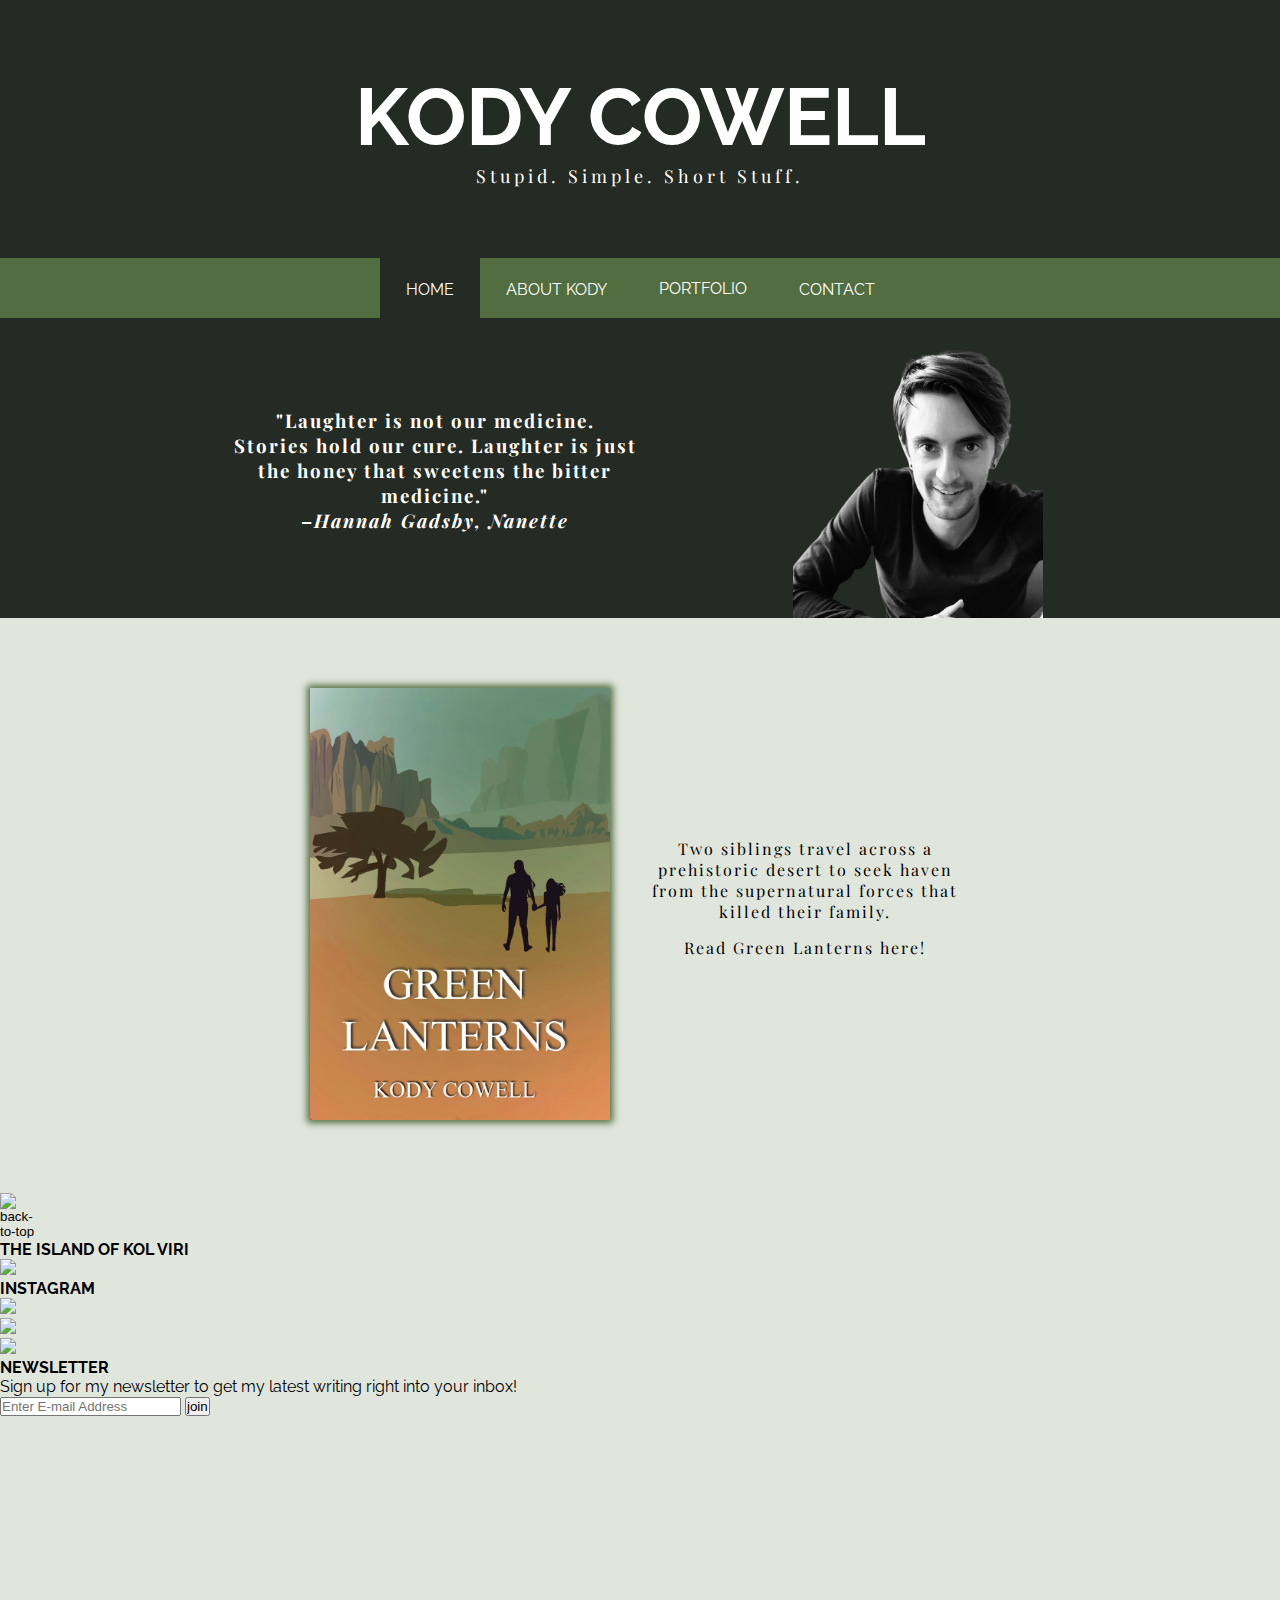
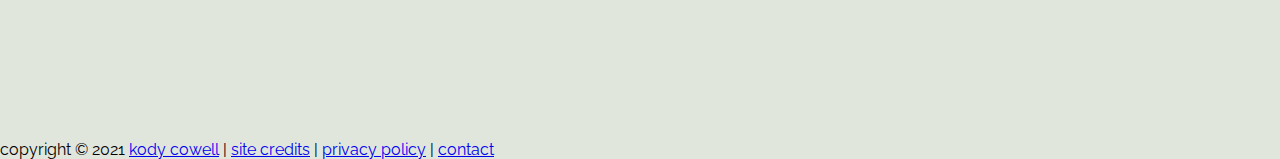
==== commit 475a4820: "--" ====
--- a/index.html
+++ b/index.html
@@ -46,7 +46,7 @@
 <div class="home-bar">
 	<div class="home-bar-text">
 		<h3>"Laughter is not our medicine.<br> Stories hold our cure. Laughter is just the honey that sweetens the bitter medicine."<br>
-–<em>Batman, The Dark Knight</em>
+–<em>Hannah Gadsby, Nanette</em>
 
  </h3>
 	</div>
@@ -59,7 +59,7 @@
 	<!--------- Content ------------>
 <div class="content">
 	<div class="book" >
-		<img id="book-cover" src="img/green-lanterns-3.jpg">
+		<img id="book-cover" src="img/green-lanterns-cover.jpg">
 		<div class="book-text">
 			<p>Two siblings travel across a prehistoric desert to seek haven from the supernatural forces that killed their family.</p>
 			<p><a href="portfolio-short-stories-green-lanterns.html">Read Green Lanterns here!</a></p>
@@ -106,6 +106,7 @@
 						<input type="email" name="mail" placeholder="Enter E-mail Address" required>
 						<input type="submit" value="join" name="subscribe">
 						<input type="hidden" name="_captcha" value="false">
+						<input type="hidden" name="_template" value="table">
 						<input type="hidden" name="_next" value="https://ninnua.github.io/kody-cowell/joined.html">
 					</form>
 				</div>
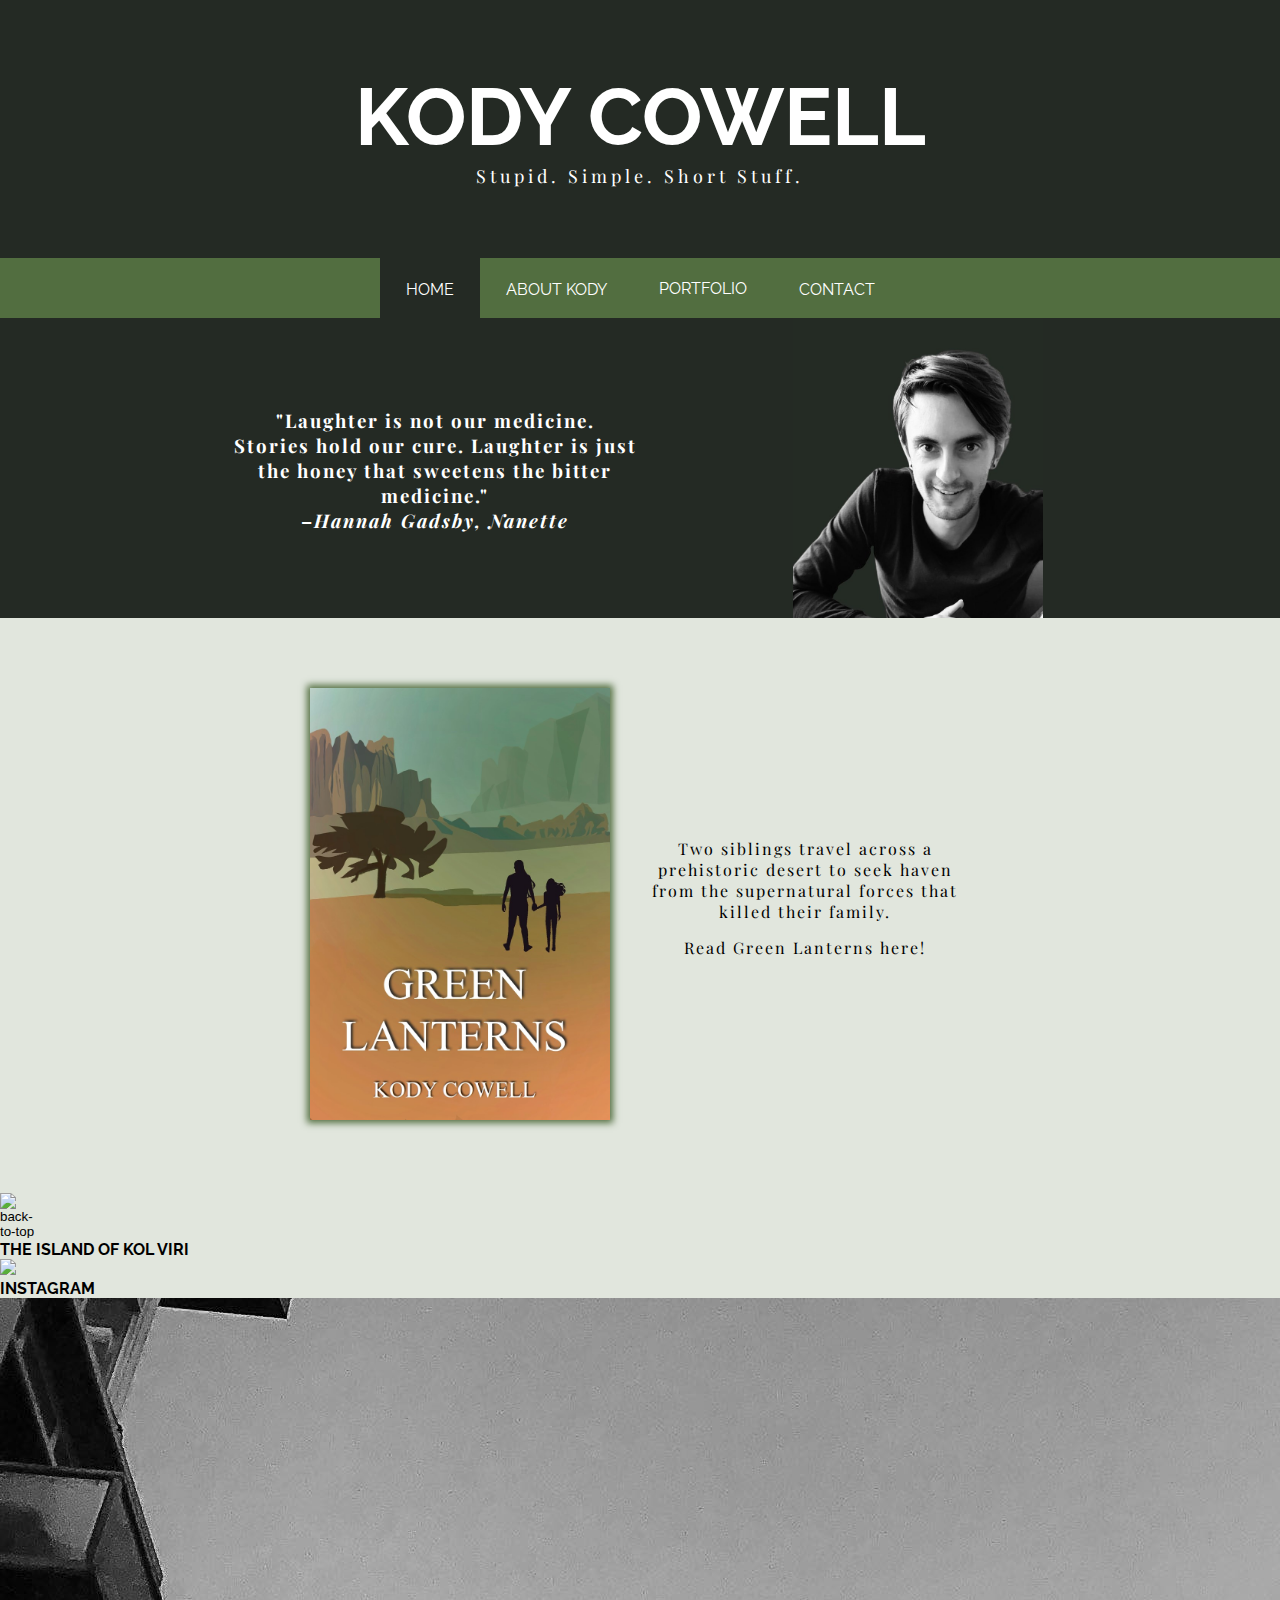
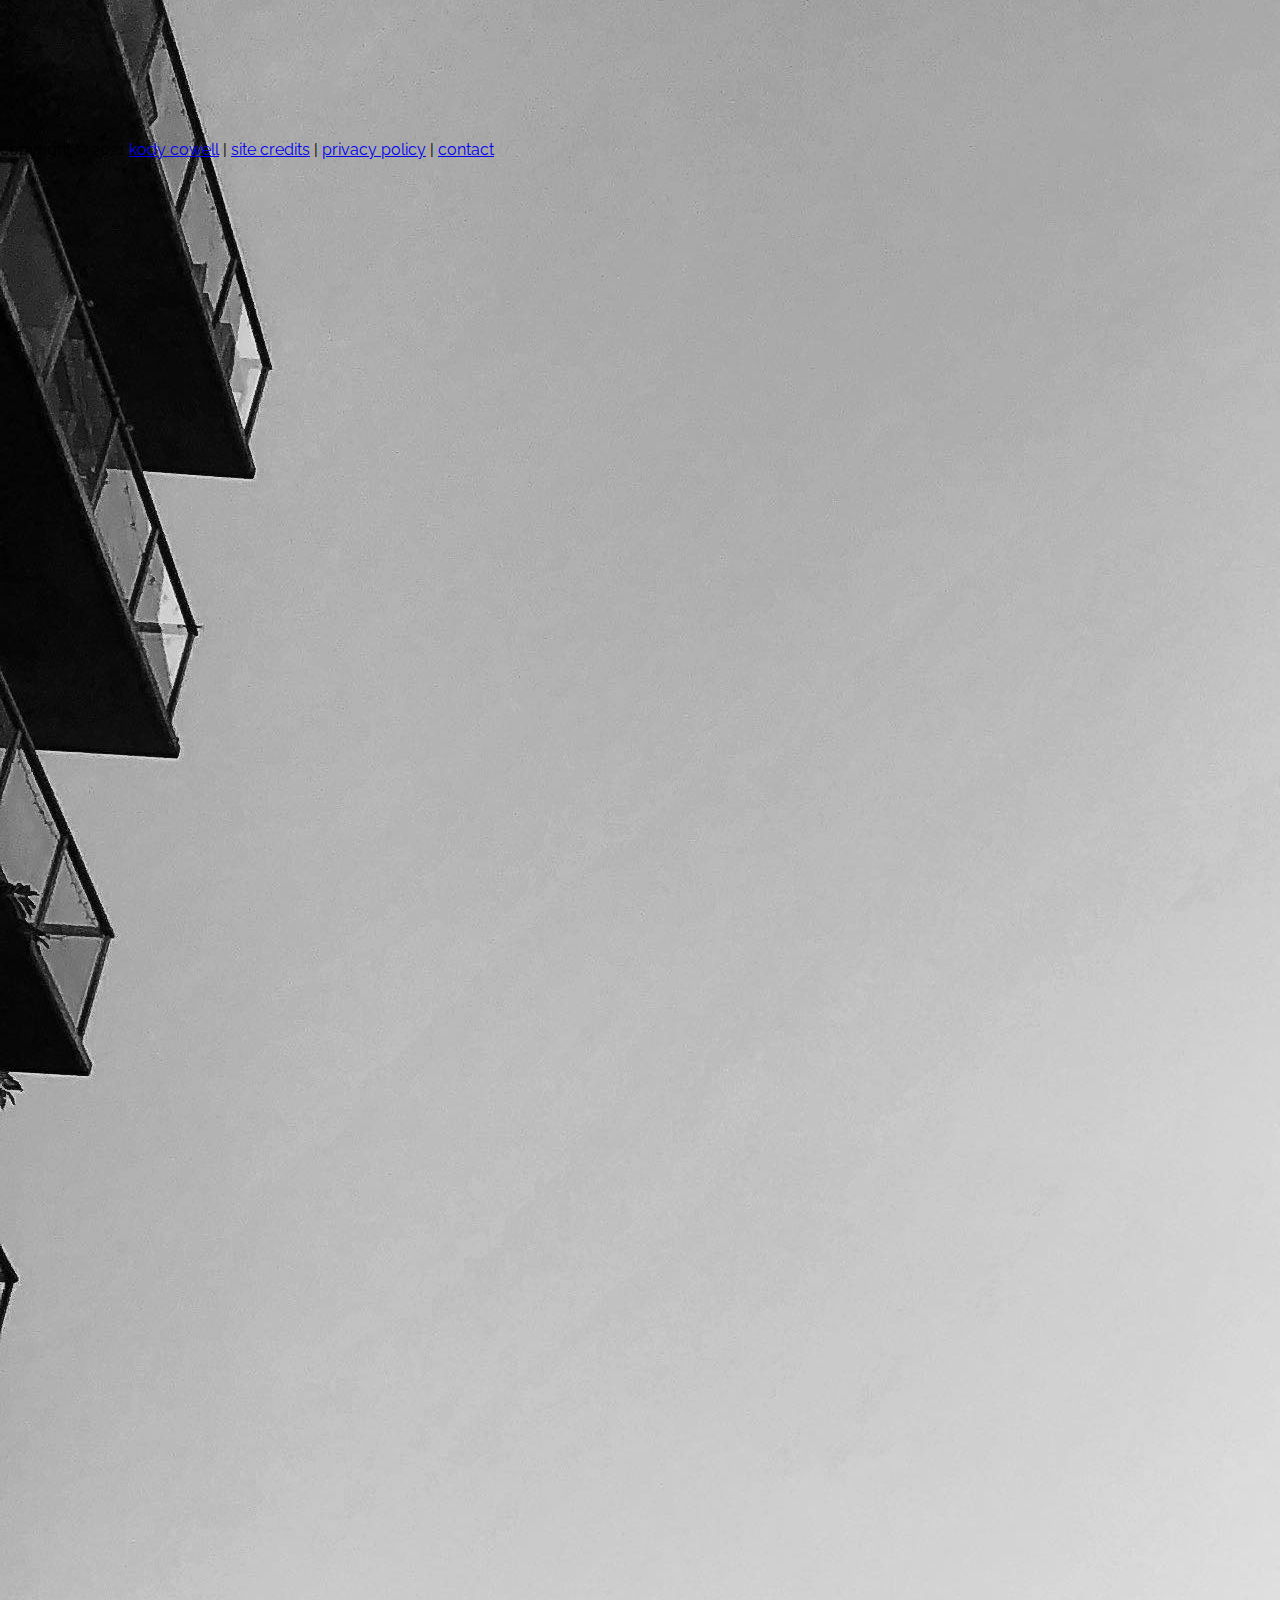
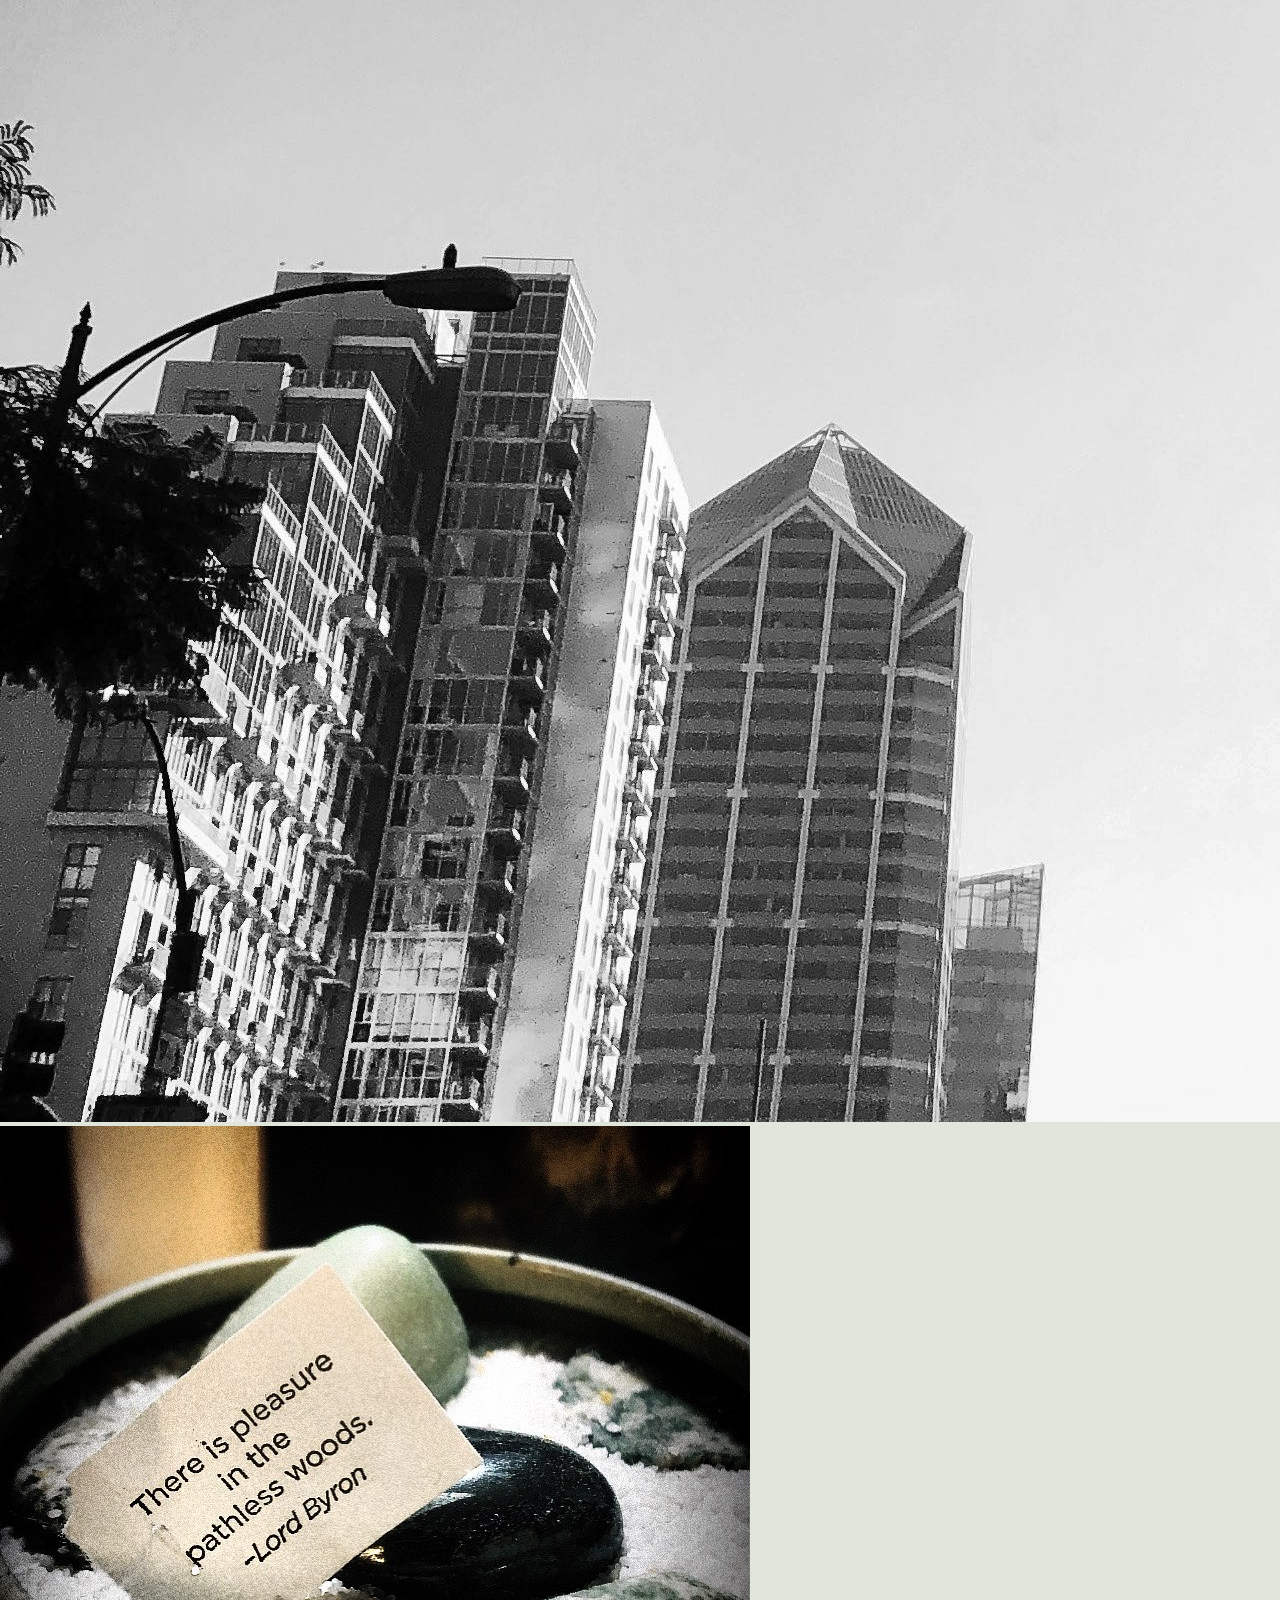
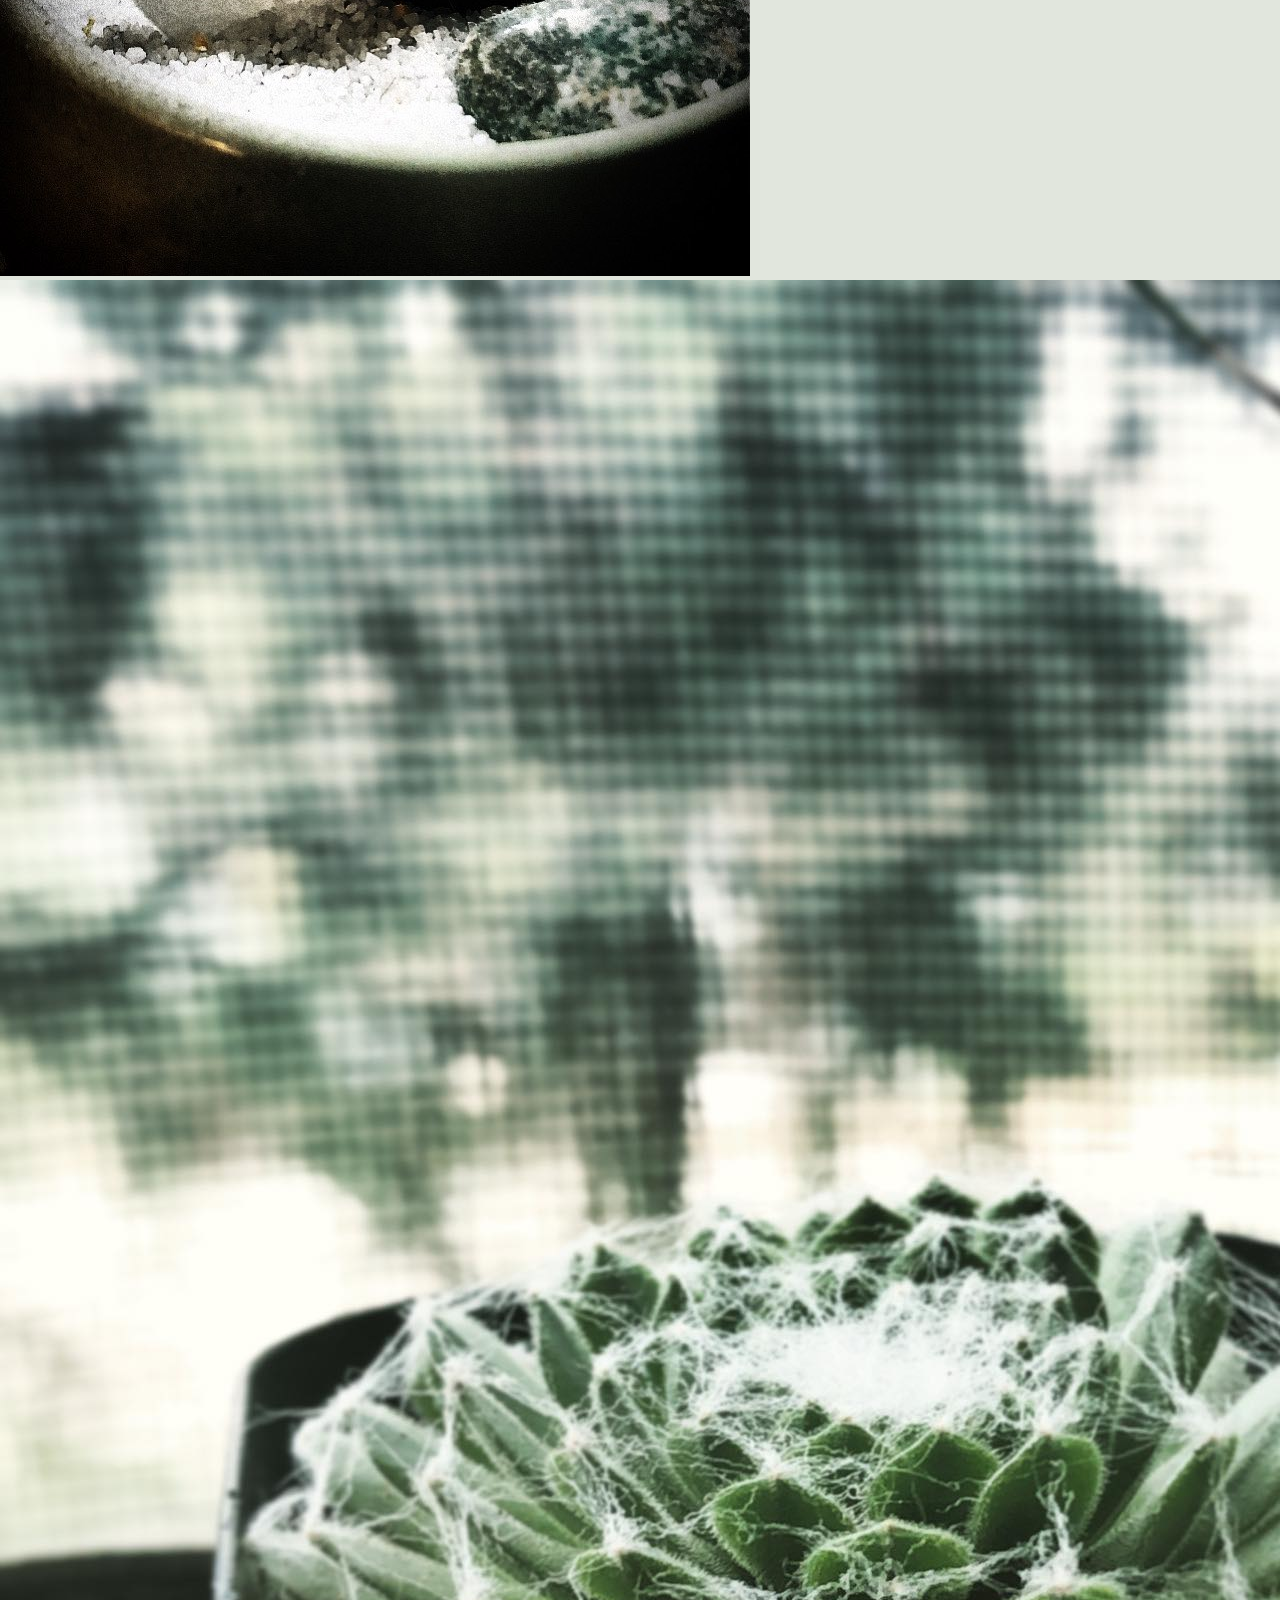
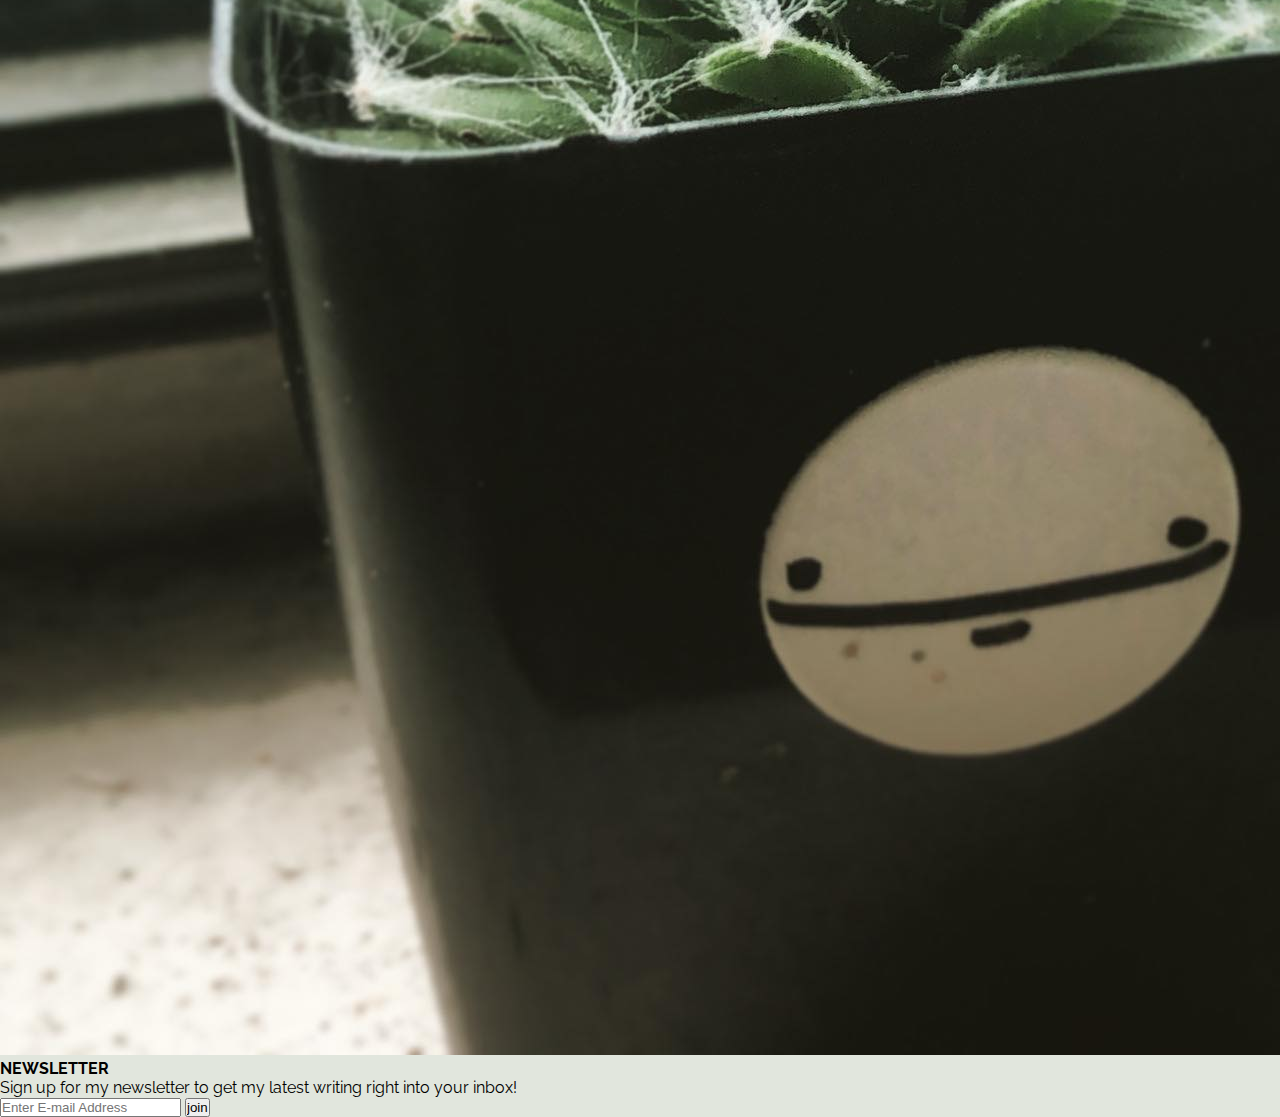
==== commit ee21f03b: "changed instagram widget due to faulty links" ====
--- a/index.html
+++ b/index.html
@@ -84,16 +84,16 @@
 				<h4 class="widget-title">INSTAGRAM</h4>
 				<div class="widget-images">
 					<div class="insta-pic">
-						<a href="https://www.instagram.com/p/CLuhFMjBJE3/?igshid=bbefb8ykg4li" target="blank"><img id="picture" src="https://scontent-amt2-1.cdninstagram.com/v/t51.2885-15/e35/s1080x1080/153089223_249399296788393_7107474968008332931_n.jpg?tp=1&amp;_nc_ht=scontent-amt2-1.cdninstagram.com&amp;_nc_cat=101&amp;_nc_ohc=bFneDNuPi3oAX9F1mN2&amp;edm=AABBvjUAAAAA&amp;ccb=7-4&amp;oh=70a73e93604d042daadd72fa2ccfb1d2&amp;oe=609DCF3E&amp;_nc_sid=83d603"></a>
+						<a href="https://www.instagram.com/p/CLuhFMjBJE3/?igshid=bbefb8ykg4li" target="blank"><img id="picture" src="img/instagram_1.jpg"></a>
 					</div>
 					<div class="insta-pic">
-						<a href="https://www.instagram.com/p/CLZz4OmhOHC/" target="blank"><img id="picture" src="https://scontent-amt2-1.cdninstagram.com/v/t51.2885-15/e35/150633962_1832348787146833_5923864472317503566_n.jpg?tp=1&amp;_nc_ht=scontent-amt2-1.cdninstagram.com&amp;_nc_cat=101&amp;_nc_ohc=h8-UCfn9qmAAX-2yaI8&amp;edm=AABBvjUAAAAA&amp;ccb=7-4&amp;oh=6f2d29874e207fae768e8b93309d9865&amp;oe=609D9595&amp;_nc_sid=83d603">
+						<a href="https://www.instagram.com/p/CLZz4OmhOHC/" target="blank"><img id="picture" src="img/instagram_2.jpg">
 							
 						</a>
 						
 					</div>
 					<div class="insta-pic">
-						<a href="https://www.instagram.com/p/CJt40v_hmbW/" target="blank"><img id="picture" src="https://scontent-ams4-1.cdninstagram.com/v/t51.2885-15/e35/s1080x1080/136140134_867064200760243_3962149371081290311_n.jpg?tp=1&amp;_nc_ht=scontent-ams4-1.cdninstagram.com&amp;_nc_cat=107&amp;_nc_ohc=y1EXqqMMeFcAX-wBBD9&amp;edm=AP_V10EAAAAA&amp;ccb=7-4&amp;oh=d2094b92c1c3aa81f8616e200d456402&amp;oe=609B01E0&amp;_nc_sid=4f375e" ></a>
+						<a href="https://www.instagram.com/p/CJt40v_hmbW/" target="blank"><img id="picture" src="img/instagram_3.jpg" ></a>
 					</div>
 				</div>
 			</div>
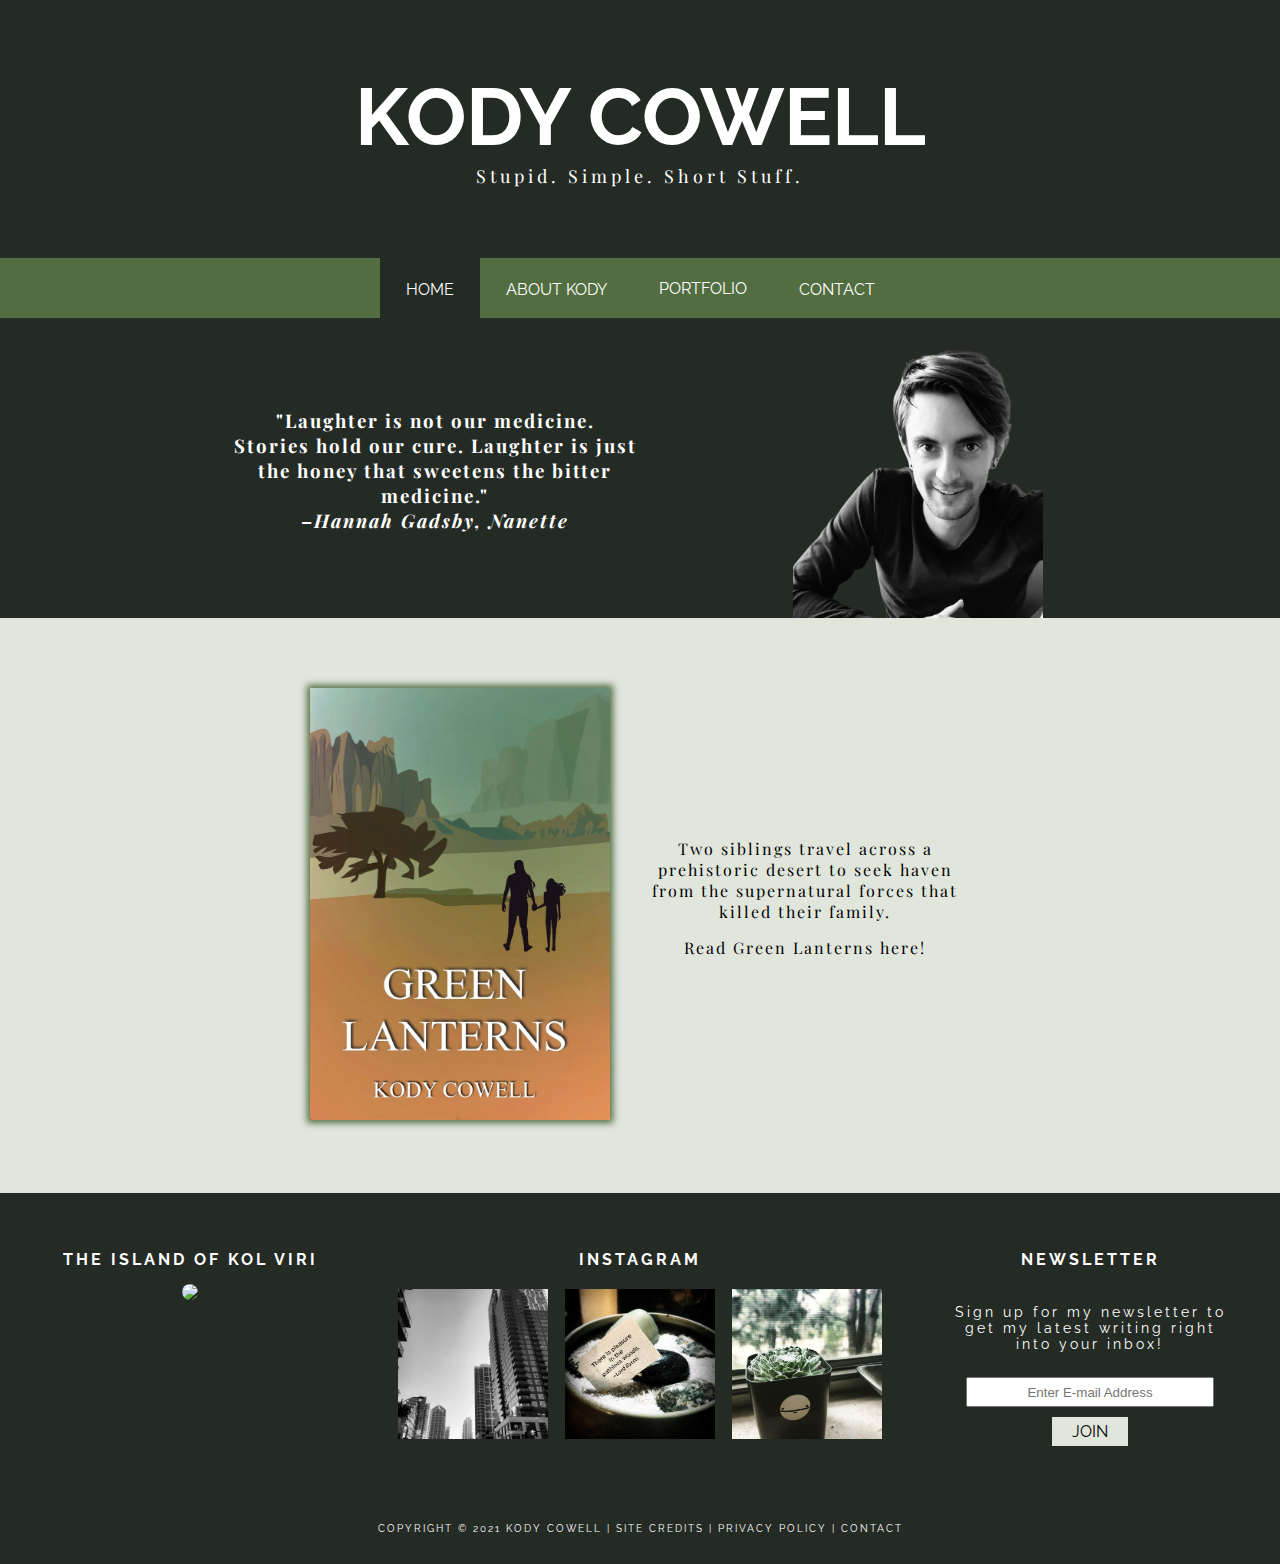
==== commit a99ed759: "added site-credits" ====
--- a/index.html
+++ b/index.html
@@ -83,6 +83,7 @@
 			<div class="footer-widget-2">
 				<h4 class="widget-title">INSTAGRAM</h4>
 				<div class="widget-images">
+					
 					<div class="insta-pic">
 						<a href="https://www.instagram.com/p/CLuhFMjBJE3/?igshid=bbefb8ykg4li" target="blank"><img id="picture" src="img/instagram_1.jpg"></a>
 					</div>
@@ -121,7 +122,7 @@
 	<div class="footer-text">
 		<p>copyright &#169; 2021 
 			<a href="index.html">kody cowell</a> |
-			<a href="#">site credits</a> |
+			<a href="site-credits.html">site credits</a> |
 			<a href="#">privacy policy</a> |
 			<a href="contact.html">contact</a>
 		</p>
--- a/layout/kody.css
+++ b/layout/kody.css
@@ -532,6 +532,19 @@
   font-weight: bold;
 }
 
+.site-credits {
+  background-color: #e1e6dd;
+  max-width: 800px;
+  width: 100%;
+  margin: 20px auto 60px auto;
+  padding: 20px;
+  opacity: 60;
+  box-shadow:  none;
+  overflow: hidden;
+  font-family: 'Playfair Display', serif;
+  letter-spacing: 2px;
+}
+
 @media screen and (max-width: 850px) {
   #about-text{
     float: center;
@@ -567,6 +580,7 @@
     font-size: 14px;
     padding: 65px 15px;
   }
+}
 
 /*########################### CONTACT FORM ###################################*/
 .contact-form{
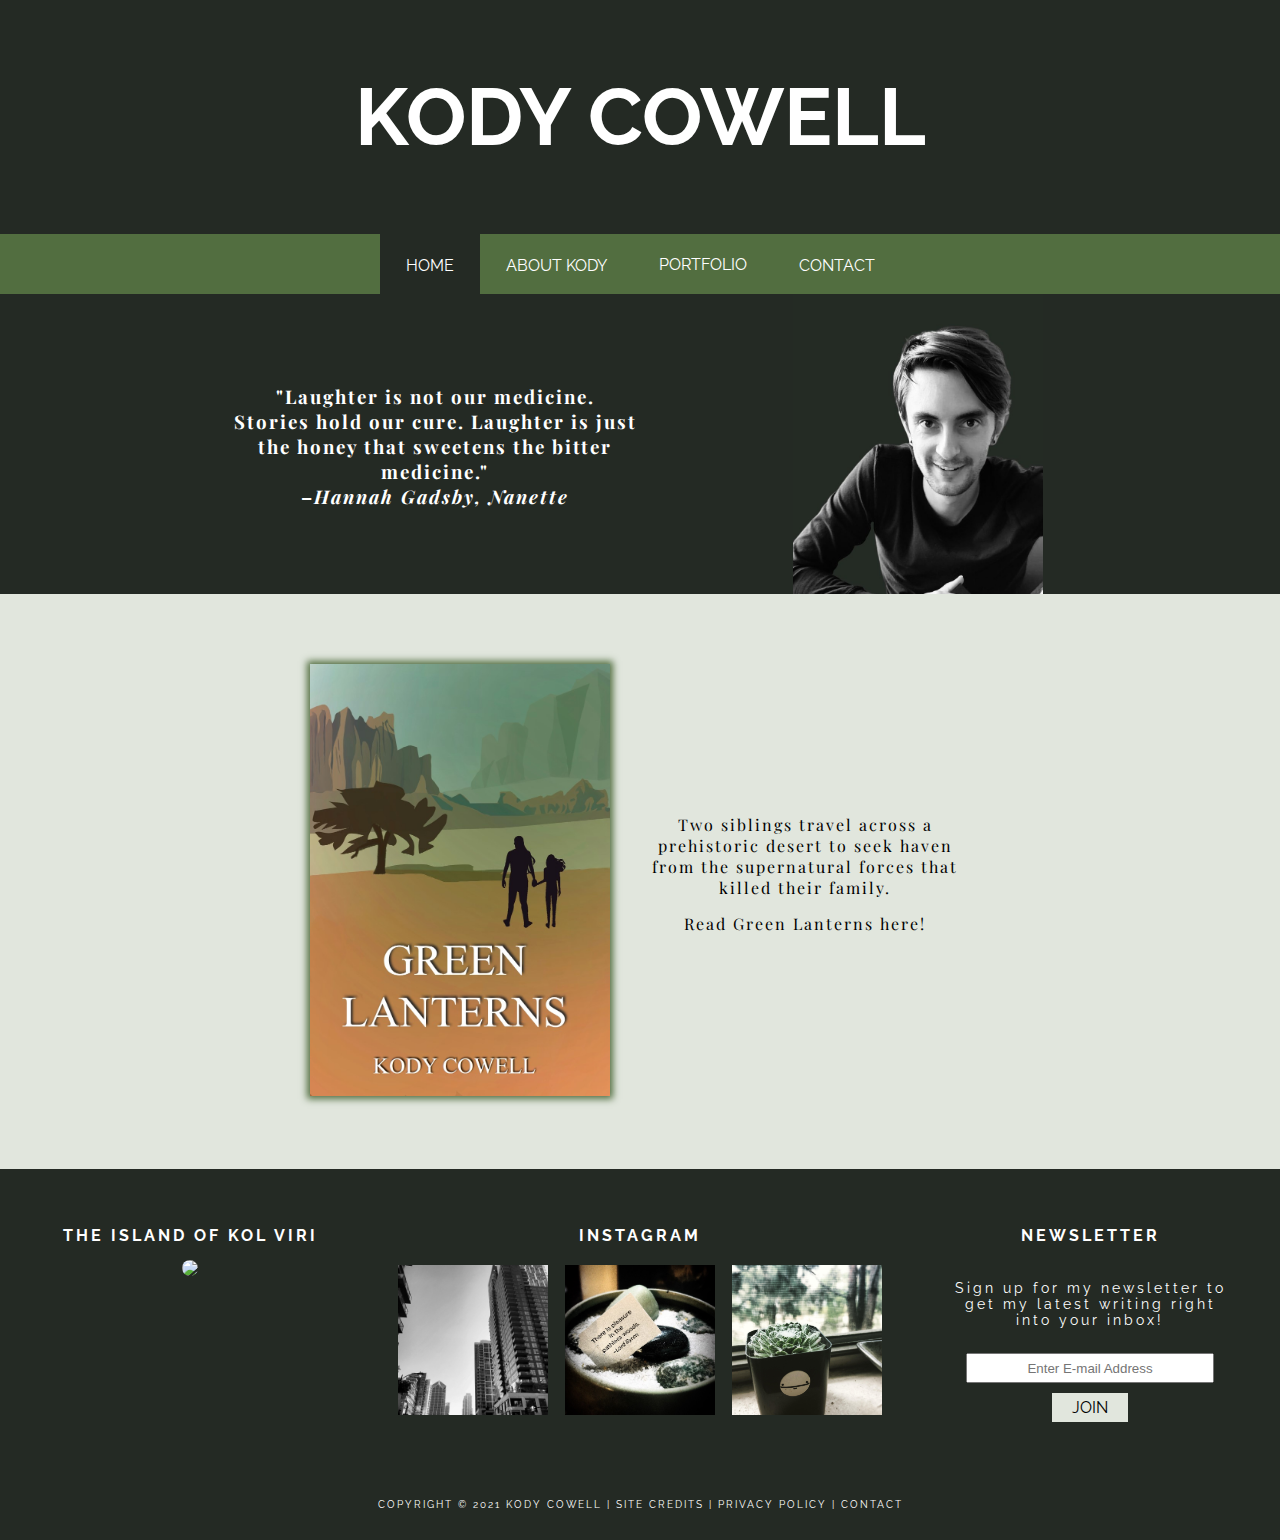
==== commit 4d9fec54: "deleted subtext" ====
--- a/index.html
+++ b/index.html
@@ -18,7 +18,6 @@
 <div>
 	<header class="header">
 		<h1><a href="index.html">KODY COWELL</a></h1>
-			<p>Stupid. Simple. Short Stuff.</p>
 	</header>
 </div>
 	<!--- ----------------------------------------------- -->
--- a/layout/kody.css
+++ b/layout/kody.css
@@ -421,6 +421,19 @@
   font-weight: bold;
 }
 
+.site-credits {
+  background-color: #e1e6dd;
+  max-width: 800px;
+  width: 100%;
+  margin: 20px auto 60px auto;
+  padding: 20px;
+  opacity: 60;
+  box-shadow:  none;
+  overflow: hidden;
+  font-family: 'Playfair Display', serif;
+  letter-spacing: 2px;
+}
+
 .articletitle {
   font-family: 'Raleway', sans-serif;
   margin:;
@@ -532,18 +545,6 @@
   font-weight: bold;
 }
 
-.site-credits {
-  background-color: #e1e6dd;
-  max-width: 800px;
-  width: 100%;
-  margin: 20px auto 60px auto;
-  padding: 20px;
-  opacity: 60;
-  box-shadow:  none;
-  overflow: hidden;
-  font-family: 'Playfair Display', serif;
-  letter-spacing: 2px;
-}
 
 @media screen and (max-width: 850px) {
   #about-text{
